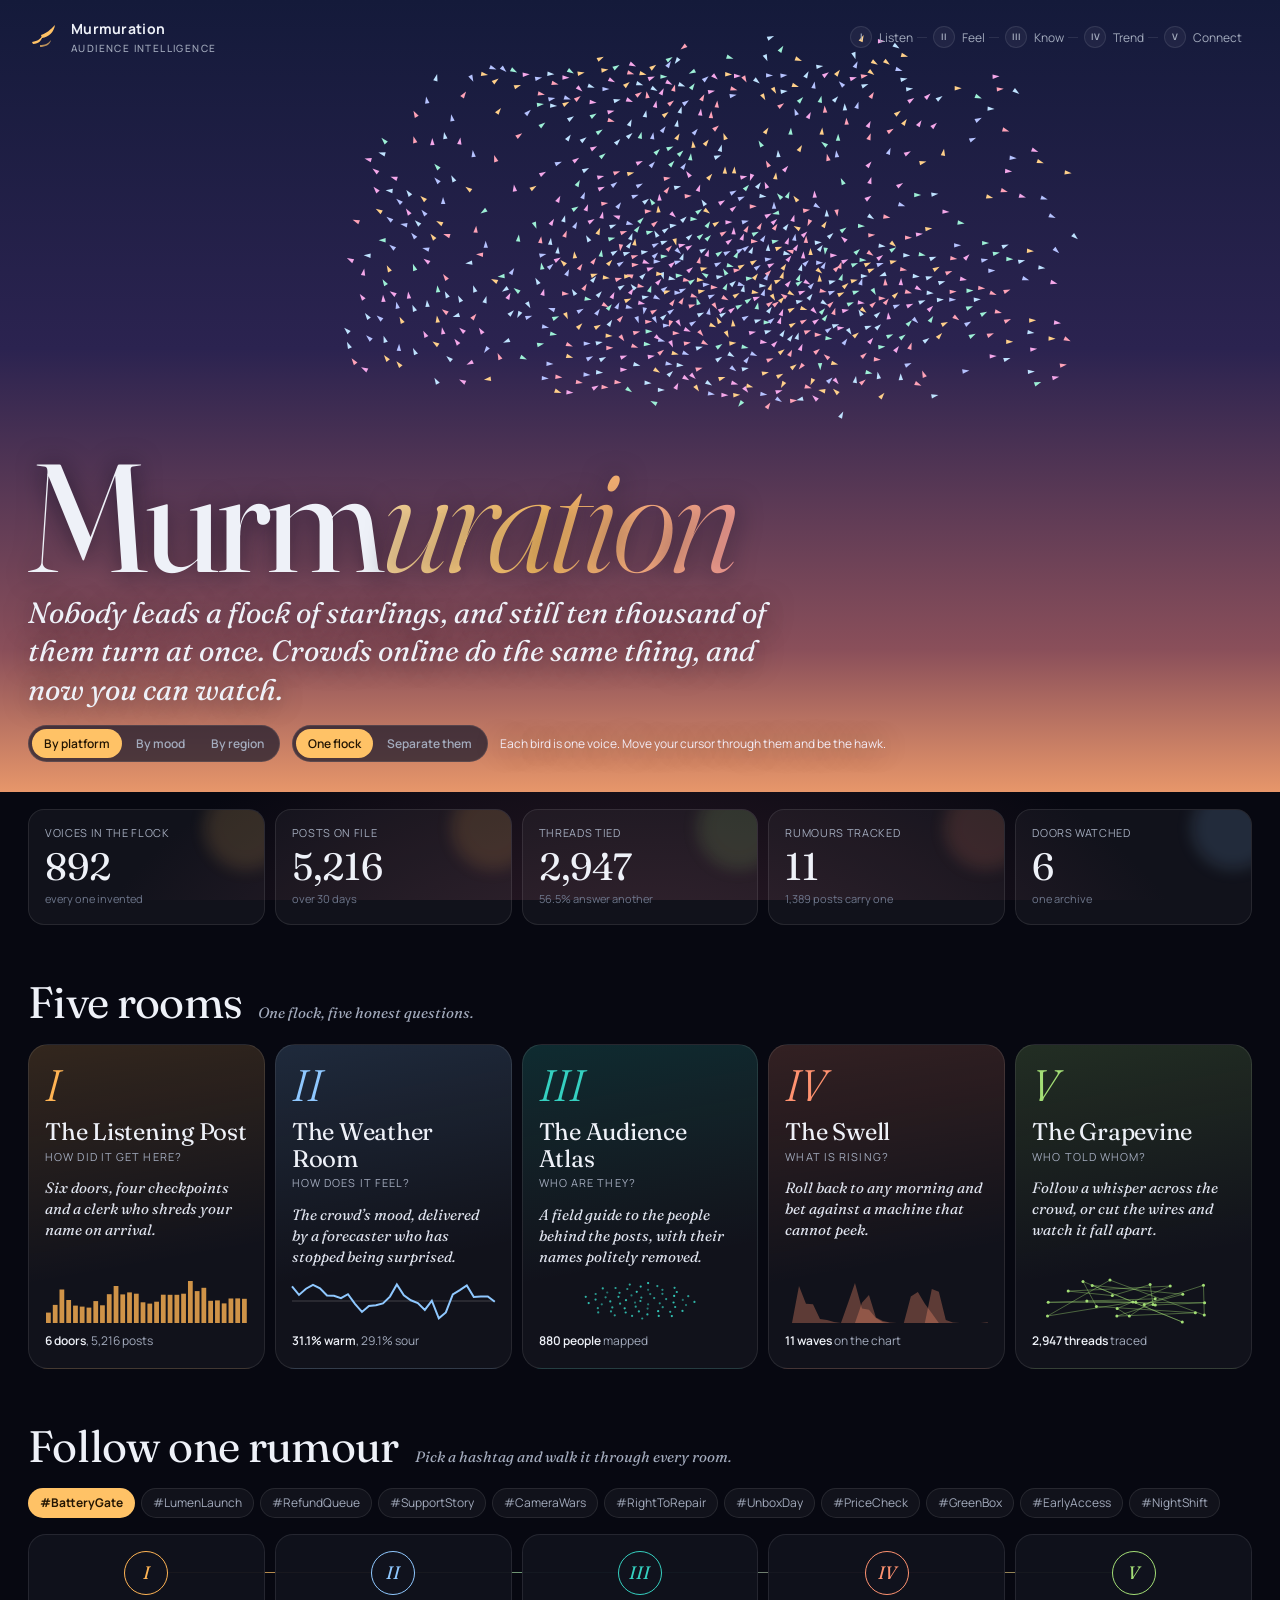
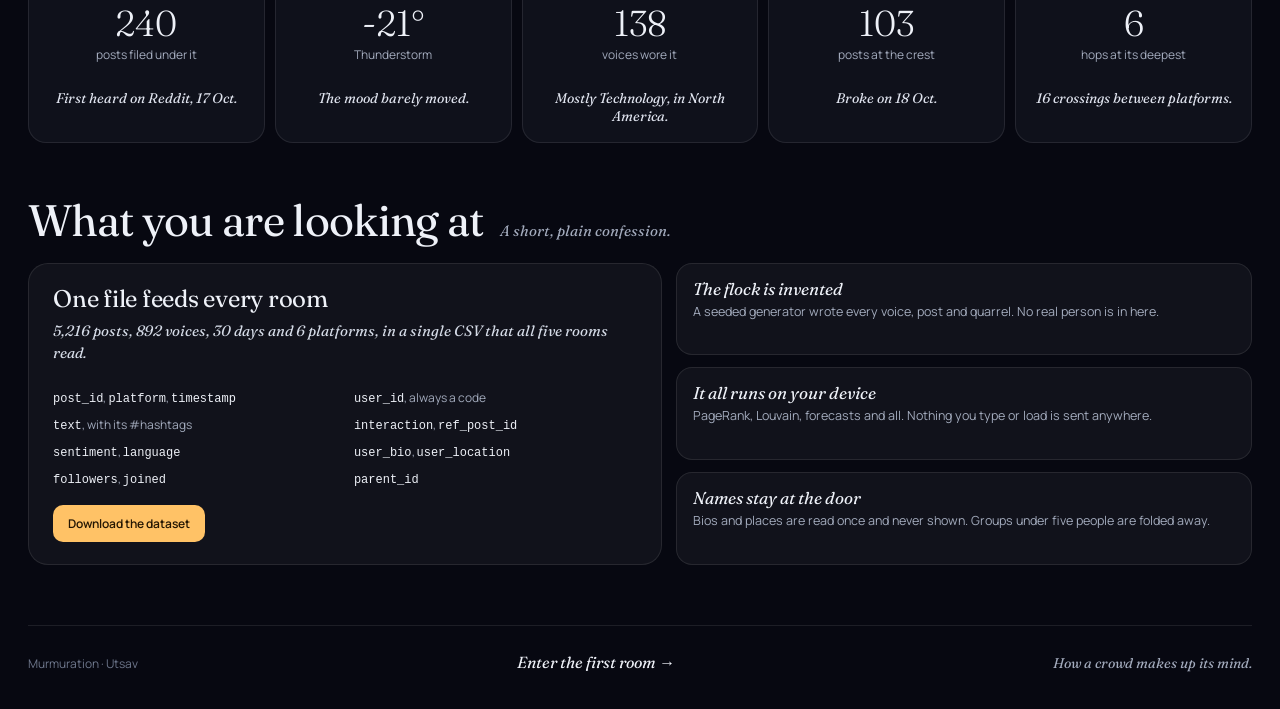
==== index.html @ 06d68813 "Murmuration: how a crowd makes up its mind Five interactive rooms on one synthetic dataset: The List" ====
<!doctype html>
<html lang="en">
<head>
  <meta charset="utf-8">
  <meta name="viewport" content="width=device-width, initial-scale=1">
  <meta name="description" content="Murmuration: how a crowd makes up its mind. Five interactive rooms on who is talking, how they feel, what is rising and how word travels.">
  <meta name="color-scheme" content="dark">
  <title>Murmuration</title>
  <link rel="icon" href="favicon.svg">
  <link rel="preconnect" href="https://fonts.googleapis.com"><link rel="preconnect" href="https://fonts.gstatic.com" crossorigin>
  <link href="https://fonts.googleapis.com/css2?family=Fraunces:ital,opsz,wght@0,9..144,300..700;1,9..144,300..700&family=Manrope:wght@400;500;600;700&display=swap" rel="stylesheet">
  <link rel="stylesheet" href="core/site.css">
  <style>
    /* Dusk over an estuary: the sky everyone looks up at when the starlings arrive. */
    :root{--bg:#070811;--a:#ffc266;--b:#b48cff;--dark-on-a:#241603;--glow1:#32204a;--glow2:#0f2c3b;--glow3:#3d2230}
    .sky-hero{position:relative;height:min(88vh,800px);min-height:560px;background:linear-gradient(180deg,#141a3a 0,#2b2350 44%,#8a4f5a 82%,#e7966a 100%);overflow:hidden}
    #flock{position:absolute;inset:0;width:100%;height:100%;display:block;cursor:crosshair}
    .over{position:absolute;inset:0;display:flex;flex-direction:column;pointer-events:none}
    .over .nav,.over .chips,.over a,.over button{pointer-events:auto}
    .nav .rail-label{display:none}
    .hero-t{margin-top:auto;padding-bottom:30px;text-shadow:0 2px 26px #0a0a1a99}
    .hero-t h1{font-size:clamp(58px,12vw,168px);margin:0 0 8px;line-height:.9}
    .hero-t h1 em{background:linear-gradient(100deg,#ffe0a6,#ffc266 45%,#ff9f9f);-webkit-background-clip:text;background-clip:text;color:transparent}
    .hero-t p{font:italic 400 clamp(19px,2.3vw,30px)/1.3 var(--display);margin:0;max-width:760px}
    .flock-bar{display:flex;gap:12px;align-items:center;flex-wrap:wrap;margin-top:16px;font-size:12px;color:#f3ecf6}
    .ctas{display:flex;gap:8px;flex-wrap:wrap}
    .stats{display:grid;grid-template-columns:repeat(5,minmax(0,1fr));gap:10px;margin-top:-1px;padding-top:18px}
    .stats .kpi strong{font-size:38px}
    .rooms{display:grid;grid-template-columns:repeat(5,minmax(0,1fr));gap:10px}
    .room{display:flex;flex-direction:column;padding:18px 16px;border-radius:20px;border:1px solid var(--line);text-decoration:none;background:linear-gradient(170deg,color-mix(in srgb,var(--c) 18%,transparent),var(--glass) 66%);transition:transform .25s,border-color .25s;min-height:300px}
    .room:hover{transform:translateY(-5px);border-color:var(--c)}
    .room .n{font:italic 300 44px/1 var(--display);color:var(--c)}
    .room h3{margin:12px 0 2px}
    .room .q{font-size:11px;letter-spacing:.1em;text-transform:uppercase;color:var(--muted)}
    .room p{font:italic 400 15px/1.4 var(--display);color:#dfe3ee;margin:12px 0}
    .room svg{margin-top:auto;display:block;width:100%;height:44px;overflow:visible}
    .room .m{font-size:12px;color:var(--muted);margin-top:8px}.room .m b{color:var(--ink);font-weight:600}
    .trail{display:grid;grid-template-columns:repeat(5,minmax(0,1fr));gap:10px;position:relative;margin-top:16px}
    .trail:before{content:"";position:absolute;left:10%;right:10%;top:38px;height:1px;background:linear-gradient(90deg,#ffb454,#ffd27a,#35d0c0,#ff9270,#a3de76);opacity:.7}
    .stop{position:relative;padding:16px;border-radius:18px;background:#10121df2;border:1px solid var(--line);text-decoration:none;display:block;transition:border-color .2s}
    .stop:hover{border-color:var(--c)}
    .stop .k{display:grid;place-items:center;width:44px;height:44px;border-radius:50%;background:#10121d;border:1px solid var(--c);color:var(--c);font:italic 18px var(--display);margin:0 auto 10px}
    .stop .v{font:300 36px/1 var(--display);text-align:center;font-variant-numeric:tabular-nums}
    .stop .l{font-size:12px;color:var(--muted);text-align:center;margin:4px 0 8px;min-height:36px}
    .stop .s{font:italic 14px/1.35 var(--display);color:#dfe3ee;text-align:center}
    .glance{display:grid;grid-template-columns:1.1fr 1fr;gap:14px;align-items:stretch}
    .cols{display:grid;grid-template-columns:repeat(2,minmax(0,1fr));gap:6px 18px;font-size:12px;color:var(--muted);margin:10px 0 14px}
    .cols code{color:var(--ink);font-size:12px}
    @media(max-width:1080px){.glance{grid-template-columns:1fr}.stats .kpi strong{font-size:30px}}
    @media(max-width:860px){.rooms,.stats,.trail{grid-template-columns:repeat(2,minmax(0,1fr))}.rooms>:last-child,.stats>:last-child,.trail>:last-child{grid-column:1/-1}.trail:before{display:none}.room{min-height:0}}
    @media(max-width:620px){.rooms,.trail{grid-template-columns:1fr}.rail .step span{display:none}}
  </style>
</head>
<body>
  <section class="sky-hero" aria-labelledby="title">
    <canvas id="flock" role="img" aria-label="A flock of starlings, one bird for each anonymous voice in the data, wheeling across a dusk sky."></canvas>
    <div class="over"><div class="shell" style="display:flex;flex-direction:column;height:100%;width:100%">
      <header class="nav">
        <div class="brand"><svg viewBox="0 0 32 32" aria-hidden="true"><g fill="#ffc266"><path d="M4 21c6-1 8-3 11-7-1 5-4 9-10 9z"/><path d="M13 14c6-2 9-5 14-10-1 7-6 12-13 13z"/><path d="M12 24c5 0 8-1 11-5-1 5-6 7-11 7z" opacity=".7"/></g></svg><div>Murmuration<small>Audience intelligence</small></div></div>
        <div id="rail"></div>
      </header>
      <div class="hero-t">
        <h1 id="title">Murm<em>uration</em></h1>
        <p>Nobody leads a flock of starlings, and still ten thousand of them turn at once. Crowds online do the same thing, and now you can watch.</p>
        <div class="flock-bar"><div class="tabs" id="flock-by" style="background:#14162ab3"><button type="button" data-v="platform" aria-pressed="true">By platform</button><button type="button" data-v="mood" aria-pressed="false">By mood</button><button type="button" data-v="region" aria-pressed="false">By region</button></div><div class="tabs" id="flock-mode" style="background:#14162ab3"><button type="button" data-v="one" aria-pressed="true">One flock</button><button type="button" data-v="split" aria-pressed="false">Separate them</button></div><span id="flock-note">Each bird is one voice. Move your cursor through them and be the hawk.</span></div>
      </div>
    </div></div>
  </section>

  <main class="shell" style="padding-top:0">
    <section class="stats" aria-label="The flock in numbers" id="stats"></section>

    <div class="section-head"><h2>Five rooms</h2><p>One flock, five honest questions.</p></div>
    <section class="rooms" id="rooms" aria-label="The five chapters"></section>

    <div class="section-head"><h2>Follow one rumour</h2><p>Pick a hashtag and walk it through every room.</p></div>
    <div class="chips" id="trail-tags" role="group" aria-label="Pick a trend"></div>
    <section class="trail" id="trail" aria-label="One trend across five chapters"></section>

    <div class="section-head"><h2>What you are looking at</h2><p>A short, plain confession.</p></div>
    <section class="glance">
      <div class="glass plate">
        <h3>One file feeds every room</h3>
        <p class="cap" id="data-line"></p>
        <div class="cols"><span><code>post_id</code>, <code>platform</code>, <code>timestamp</code></span><span><code>user_id</code>, always a code</span><span><code>text</code>, with its #hashtags</span><span><code>interaction</code>, <code>ref_post_id</code></span><span><code>sentiment</code>, <code>language</code></span><span><code>user_bio</code>, <code>user_location</code></span><span><code>followers</code>, <code>joined</code></span><span><code>parent_id</code></span></div>
        <div class="ctas" style="margin-top:auto"><a class="btn go" href="data/audience_sample.csv" download="audience_sample.csv">Download the dataset</a></div>
      </div>
      <div class="caveats" style="grid-template-columns:1fr;margin:0">
        <div class="caveat"><b>The flock is invented</b>A seeded generator wrote every voice, post and quarrel. No real person is in here.</div>
        <div class="caveat"><b>It all runs on your device</b>PageRank, Louvain, forecasts and all. Nothing you type or load is sent anywhere.</div>
        <div class="caveat"><b>Names stay at the door</b>Bios and places are read once and never shown. Groups under five people are folded away.</div>
      </div>
    </section>
    <footer><span>Murmuration &middot; Utsav</span><a class="nx" href="listen/index.html">Enter the first room &rarr;</a><em>How a crowd makes up its mind.</em></footer>
  </main>
  <script src="core/profiler.js"></script>
  <script src="core/kit.js"></script>
  <script src="data/audience_sample.js"></script>
  <script src="core/home.js"></script>
</body>
</html>
---- core/site.css ----
/* Murmuration: the shared structure of every chapter. Each page only sets its own colours. */
:root{color-scheme:dark;--bg:#07090f;--ink:#eef1f8;--muted:#a3abbd;--faint:#6e778c;--line:rgba(255,255,255,.09);--glass:rgba(255,255,255,.045);--glass2:rgba(255,255,255,.08);--a:#ffc266;--b:#78c8ff;--dark-on-a:#231602;--glow1:#2a2030;--glow2:#142a30;--glow3:#2a1b2a;--display:"Fraunces","Iowan Old Style","Palatino Linotype",Palatino,Georgia,serif;--sans:"Manrope",Inter,ui-sans-serif,system-ui,-apple-system,"Segoe UI",Roboto,sans-serif}
*{box-sizing:border-box}[hidden]{display:none!important}
html{scroll-behavior:smooth}
body{margin:0;background:var(--bg);color:var(--ink);font:14px/1.6 var(--sans);-webkit-font-smoothing:antialiased;overflow-x:hidden}
body:before{content:"";position:fixed;inset:0;z-index:-2;background:radial-gradient(1100px 700px at 82% -12%,var(--glow1) 0,transparent 60%),radial-gradient(900px 640px at -8% 26%,var(--glow2) 0,transparent 56%),radial-gradient(1000px 700px at 50% 122%,var(--glow3) 0,transparent 60%),var(--bg)}
a{color:inherit}
.shell{max-width:1320px;margin:auto;padding:0 28px}
button,select,input,textarea{font:inherit;color:inherit}button{cursor:pointer}
:focus-visible{outline:2px solid var(--a);outline-offset:2px;border-radius:8px}
.sr{position:absolute;width:1px;height:1px;overflow:hidden;clip:rect(0,0,0,0)}
.nav{display:flex;align-items:center;justify-content:space-between;gap:16px;padding:18px 0 6px;flex-wrap:wrap}
.brand{display:flex;align-items:center;gap:11px;font-weight:700;letter-spacing:.02em}
.brand svg{width:32px;height:32px}
.brand small{display:block;font-weight:500;color:var(--muted);letter-spacing:.14em;font-size:10px;text-transform:uppercase}
.rail{display:flex;align-items:center;font-size:12px}
.rail-label{color:var(--faint);letter-spacing:.14em;text-transform:uppercase;font-size:10px;margin-right:14px;text-decoration:none}
.rail-label:hover{color:var(--ink)}
.step{display:flex;align-items:center;gap:7px;color:var(--muted);text-decoration:none;padding:5px 10px;border-radius:99px;position:relative}
.step b{display:grid;place-items:center;width:22px;height:22px;border-radius:50%;border:1px solid var(--line);font-size:9px;background:var(--glass)}
.step+.step:before{content:"";position:absolute;left:-6px;top:50%;width:10px;height:1px;background:var(--line)}
a.step:hover{color:var(--ink);background:var(--glass)}
.step.on{color:var(--dark-on-a);background:var(--a);font-weight:700}
.step.on b{background:var(--dark-on-a);color:var(--a);border-color:transparent}
.back{color:var(--muted);text-decoration:none;font-size:12px}.back:hover{color:var(--ink)}
.hero{display:grid;grid-template-columns:1.2fr 1fr;gap:28px;align-items:end;padding:30px 0 20px}
.eyebrow{display:inline-flex;align-items:center;gap:9px;text-transform:uppercase;letter-spacing:.16em;font-size:11px;color:var(--a);font-weight:700}
.live{width:7px;height:7px;border-radius:50%;background:var(--a);animation:pulse 2.2s infinite}
@keyframes pulse{0%{box-shadow:0 0 0 0 var(--a)}70%{box-shadow:0 0 0 9px transparent}100%{box-shadow:0 0 0 0 transparent}}
h1{font:400 clamp(50px,7.6vw,98px)/.94 var(--display);letter-spacing:-.03em;margin:12px 0 16px}
h1 em{font-style:italic;font-weight:300;background:linear-gradient(100deg,var(--a),var(--b));-webkit-background-clip:text;background-clip:text;color:transparent;padding-right:.08em}
.lede{color:var(--muted);max-width:560px;margin:0;font-size:15px;line-height:1.65}
.kpis{display:grid;grid-template-columns:repeat(2,1fr);gap:10px}
.kpi{padding:14px 16px;border-radius:16px;background:var(--glass);border:1px solid var(--line);position:relative;overflow:hidden}
.kpi:before{content:"";position:absolute;right:-24px;top:-24px;width:84px;height:84px;border-radius:50%;background:var(--c,var(--a));opacity:.14;filter:blur(8px)}
.kpi span{display:block;color:var(--muted);font-size:11px;letter-spacing:.06em;text-transform:uppercase}
.kpi strong{display:block;font:400 34px/1.1 var(--display);margin:4px 0 0;font-variant-numeric:tabular-nums}
.kpi small{color:var(--faint);font-size:11px}
.stage{border-radius:26px;border:1px solid var(--line);background:#0c0e16;box-shadow:0 30px 90px #0000007a;overflow:hidden}
.sky{position:relative;height:clamp(440px,62vh,640px);overflow:hidden}
.sky canvas{position:absolute;inset:0;width:100%;height:100%;display:block}
.toolbar{padding:14px 16px 16px;background:var(--glass2);display:grid;gap:12px;border-top:1px solid var(--line)}
.row-t{display:flex;gap:12px;align-items:center;flex-wrap:wrap}
.timebar{display:grid;grid-template-columns:auto 1fr auto;gap:12px;align-items:center}
.play{width:36px;height:36px;border-radius:50%;border:1px solid var(--a);background:transparent;display:grid;place-items:center}
.play:hover{background:var(--glass2)}.play svg{width:14px;height:14px;fill:var(--a)}
.scrub{position:relative;height:36px}
.scrub svg{position:absolute;inset:3px 0 7px;width:100%;height:calc(100% - 10px);overflow:visible}
.scrub input[type=range]{-webkit-appearance:none;appearance:none;position:absolute;inset:0;width:100%;height:100%;margin:0;background:transparent}
.scrub input::-webkit-slider-runnable-track{height:36px;background:transparent}
.scrub input::-moz-range-track{height:36px;background:transparent}
.scrub input::-webkit-slider-thumb{-webkit-appearance:none;width:4px;height:36px;border-radius:2px;background:var(--a);box-shadow:0 0 14px 3px var(--a)}
.scrub input::-moz-range-thumb{width:4px;height:36px;border:0;border-radius:2px;background:var(--a);box-shadow:0 0 14px 3px var(--a)}
.read{font-variant-numeric:tabular-nums;font-size:12px;color:var(--muted);min-width:180px;text-align:right}
.read b{color:var(--ink);font-weight:600}
.hint{font:italic 14px var(--display);color:#cfd5e2}
.chips{display:flex;flex-wrap:wrap;gap:6px}
.tagc{border:1px solid var(--line);background:var(--glass);border-radius:99px;padding:4px 11px;font-size:12px;color:var(--muted)}
.tagc:hover{color:var(--ink);background:var(--glass2)}
.tagc[aria-pressed=true]{color:var(--dark-on-a);background:var(--a);border-color:transparent;font-weight:700}
.tabs{display:inline-flex;gap:2px;padding:3px;border-radius:99px;background:var(--glass);border:1px solid var(--line);flex-wrap:wrap}
.tabs button{border:0;background:transparent;color:var(--muted);padding:5px 12px;border-radius:99px;font-size:12px;font-weight:600}
.tabs button:hover{color:var(--ink)}
.tabs button[aria-pressed=true]{background:var(--a);color:var(--dark-on-a)}
.opts{display:flex;gap:10px;flex-wrap:wrap;align-items:center;margin-bottom:14px}
main{padding:10px 0 60px}
.strip{display:flex;align-items:center;justify-content:space-between;gap:14px;flex-wrap:wrap;margin:18px 0 12px;padding:14px 18px;border-radius:16px;background:var(--glass);border:1px solid var(--line)}
.strip strong{display:block;font-size:13px}.strip small{color:var(--muted);font-size:12px}
.btn{display:inline-block;border:1px solid var(--line);background:var(--glass);color:var(--ink);border-radius:10px;padding:8px 14px;font-weight:600;font-size:12px;text-decoration:none}
.btn:hover{background:var(--glass2)}
.btn.go{background:var(--a);color:var(--dark-on-a);border-color:transparent}
.banner{margin:10px 0;padding:11px 15px;border-radius:12px;font-size:12px;display:flex;gap:10px;align-items:flex-start;border:1px solid #ffc26633;background:#ffc26610;color:#f6dfb0}
.banner b{white-space:nowrap}
h2{font:400 clamp(30px,3.6vw,44px)/1.08 var(--display);margin:0;letter-spacing:-.015em}
h3{font:400 24px/1.1 var(--display);margin:0;letter-spacing:-.01em}
.section-head{margin:54px 0 18px;display:flex;align-items:baseline;gap:16px;flex-wrap:wrap}
.section-head p{margin:0;color:var(--muted);font:italic 15px var(--display)}
.glass{background:var(--glass);border:1px solid var(--line);border-radius:20px}
.notes{display:grid;grid-template-columns:repeat(4,minmax(0,1fr));gap:12px}
.note{position:relative;padding:18px;border-radius:20px;border:1px solid var(--line);background:linear-gradient(160deg,color-mix(in srgb,var(--c) 13%,transparent),var(--glass) 62%);overflow:hidden}
.note svg.waffle{position:absolute;right:14px;top:14px;width:48px;height:48px}
.note .kick{font-size:10px;letter-spacing:.16em;text-transform:uppercase;color:var(--c);font-weight:700}
.note .fig{font:300 56px/1 var(--display);margin:10px 0 4px;letter-spacing:-.03em;font-variant-numeric:tabular-nums}
.note .fig small{font:400 20px var(--display);color:var(--muted);margin-left:3px}
.note .head{font:italic 400 17px/1.3 var(--display);color:#e9edf6;max-width:22ch}
.note p{margin:10px 0 0;color:var(--muted);font-size:12.5px;line-height:1.55}
.plates{display:grid;grid-template-columns:1fr 1fr;gap:14px}
.plate{padding:22px 24px;min-width:0;display:flex;flex-direction:column}
.plate.wide{grid-column:1/-1}
.plate-head{display:flex;justify-content:space-between;align-items:flex-start;gap:10px}
.plate-no{display:block;font-size:10px;letter-spacing:.2em;text-transform:uppercase;color:var(--faint);margin-bottom:6px}
.tag{border:1px solid var(--line);color:var(--muted);padding:3px 10px;border-radius:99px;font-size:10px;font-weight:700;white-space:nowrap;letter-spacing:.06em;text-transform:uppercase}
.cap{font:italic 400 15px/1.45 var(--display);color:#d5dbe7;margin:8px 0 14px;max-width:62ch}
.how{margin-top:auto;padding-top:14px;font-size:12px;color:var(--muted)}
.how summary{cursor:pointer;color:var(--faint);letter-spacing:.06em;font-size:11px;text-transform:uppercase;list-style:none;display:inline-flex;gap:8px;align-items:center}
.how summary::-webkit-details-marker{display:none}
.how summary:before{content:"+";display:grid;place-items:center;width:16px;height:16px;border-radius:50%;border:1px solid var(--line);font-size:12px;line-height:1}
.how[open] summary:before{content:"\2212"}
.how p{margin:8px 0 0;max-width:68ch}
svg.viz{width:100%;height:auto;display:block;overflow:visible}
svg text{font-family:var(--sans)}
.t{fill:var(--muted);font-size:12px}.t.b{fill:var(--ink);font-weight:600}.t.f{fill:var(--faint);font-size:11px}.t.d{font-family:var(--display);font-style:italic;fill:var(--ink)}
.scrollx{overflow-x:auto}.scrollx>*{min-width:640px}
.trow{display:grid;grid-template-columns:minmax(100px,170px) 1fr 74px;gap:12px;align-items:center;font-size:12px;margin-bottom:9px}
.trow .name{color:#dbe0ec}.trow .v{text-align:right;color:var(--muted);font-variant-numeric:tabular-nums;font-size:11px}
.sbar{display:flex;height:14px;border-radius:6px;overflow:hidden;background:#ffffff0d}.sbar i{display:block;height:100%}
.lgd{display:flex;gap:12px;flex-wrap:wrap;font-size:11px;color:var(--muted);margin:0 0 12px}.lgd span{display:inline-flex;gap:6px;align-items:center}.lgd i{width:9px;height:9px;border-radius:3px;display:inline-block}
.statchips{display:flex;gap:18px;flex-wrap:wrap;margin:10px 0 2px;font-size:11px;color:var(--faint);text-transform:uppercase;letter-spacing:.06em}
.statchips b{display:block;font:300 24px var(--display);color:var(--ink);text-transform:none;letter-spacing:0}
.pipeline{display:grid;grid-template-columns:repeat(4,minmax(0,1fr));gap:12px}
.stepc{padding:18px;border-radius:18px;border:1px solid var(--line);background:var(--glass)}
.stepc .n{display:grid;place-items:center;width:30px;height:30px;border-radius:50%;border:1px solid var(--a);color:var(--a);font:500 15px var(--display);margin-bottom:12px}
.stepc h3{font-size:20px;margin-bottom:6px}
.stepc p{margin:0;color:var(--muted);font-size:12.5px;line-height:1.55}
.never{display:flex;flex-wrap:wrap;gap:8px;align-items:center;margin-top:16px;font-size:12px;color:var(--muted)}
.never .lab{font:italic 15px var(--display);color:#d5dbe7;margin-right:6px}
.never span.x{padding:4px 12px;border-radius:99px;border:1px dashed #ffffff26;text-decoration:line-through;text-decoration-color:#ff7f9e;text-decoration-thickness:1.5px;color:#bcc3d2}
.caveats{display:grid;grid-template-columns:repeat(3,minmax(0,1fr));gap:12px;margin-top:14px}
.caveat{padding:14px 16px;border-radius:16px;border:1px solid var(--line);background:var(--glass);font-size:12.5px;color:var(--muted)}
.caveat b{display:block;font:italic 400 17px var(--display);color:var(--ink);margin-bottom:3px}
footer{margin-top:60px;padding:26px 0 40px;color:var(--faint);font-size:12px;border-top:1px solid var(--line);display:flex;justify-content:space-between;gap:12px;flex-wrap:wrap;align-items:baseline}
footer em{font:italic 14px var(--display);color:var(--muted)}
footer a.nx{font:italic 16px var(--display);color:var(--ink);text-decoration:none}
.empty{padding:30px 8px;text-align:center;color:var(--faint);font-size:12px}
textarea.box{width:100%;min-height:92px;background:#0c0e16;border:1px solid var(--line);border-radius:14px;padding:14px;font:italic 18px/1.4 var(--display);resize:vertical}
@media(max-width:1080px){.hero{grid-template-columns:1fr}.rail-label{display:none}.pipeline{grid-template-columns:repeat(2,minmax(0,1fr))}.notes{grid-template-columns:repeat(2,minmax(0,1fr))}}
@media(max-width:860px){.plates{grid-template-columns:1fr}.shell{padding:0 16px}.caveats{grid-template-columns:1fr}.read{min-width:0}}
@media(max-width:560px){.notes{grid-template-columns:1fr}.step span{display:none}.pipeline{grid-template-columns:1fr}.timebar{grid-template-columns:auto 1fr}.read{grid-column:1/-1;text-align:left}.sky{height:420px}.plate{padding:18px 16px}.trow{grid-template-columns:1fr 66px}.trow .name{grid-column:1/-1}.note .fig{font-size:50px}}
@media(prefers-reduced-motion:reduce){*{animation:none!important;transition:none!important}}
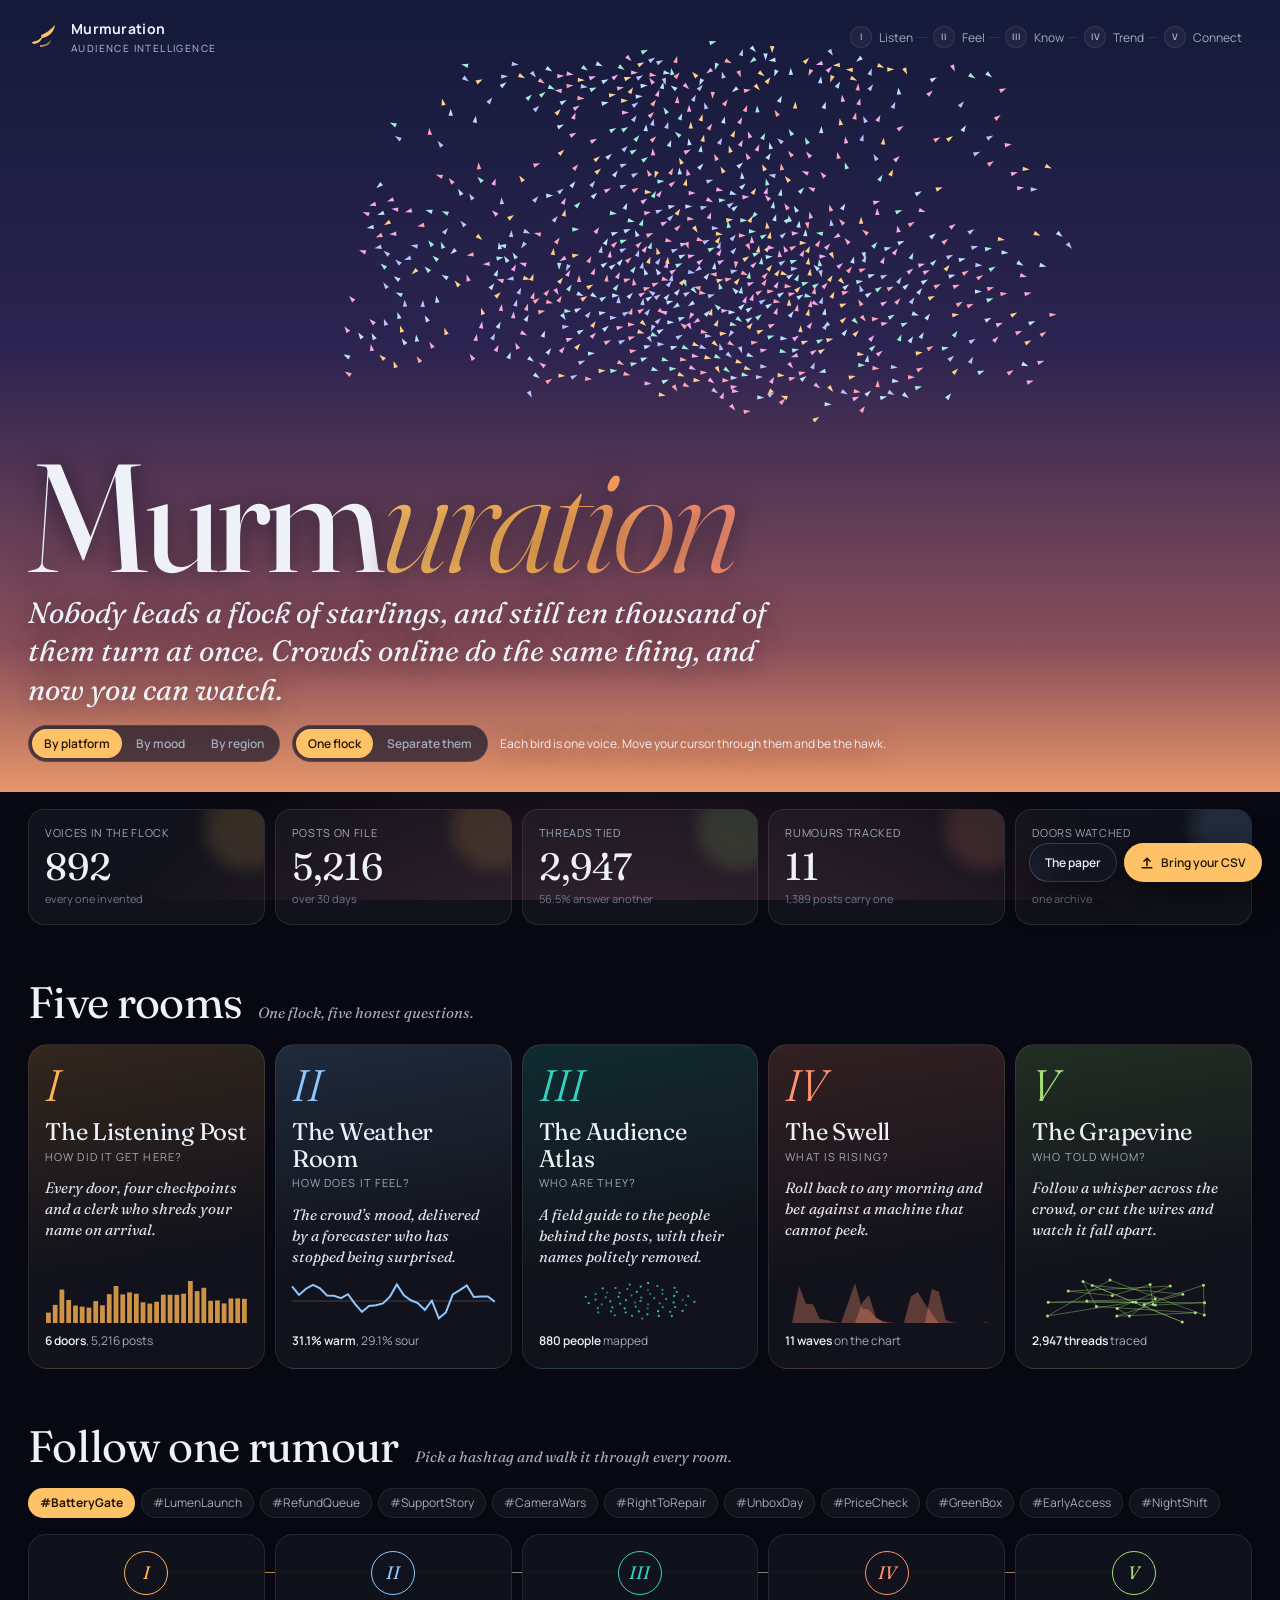
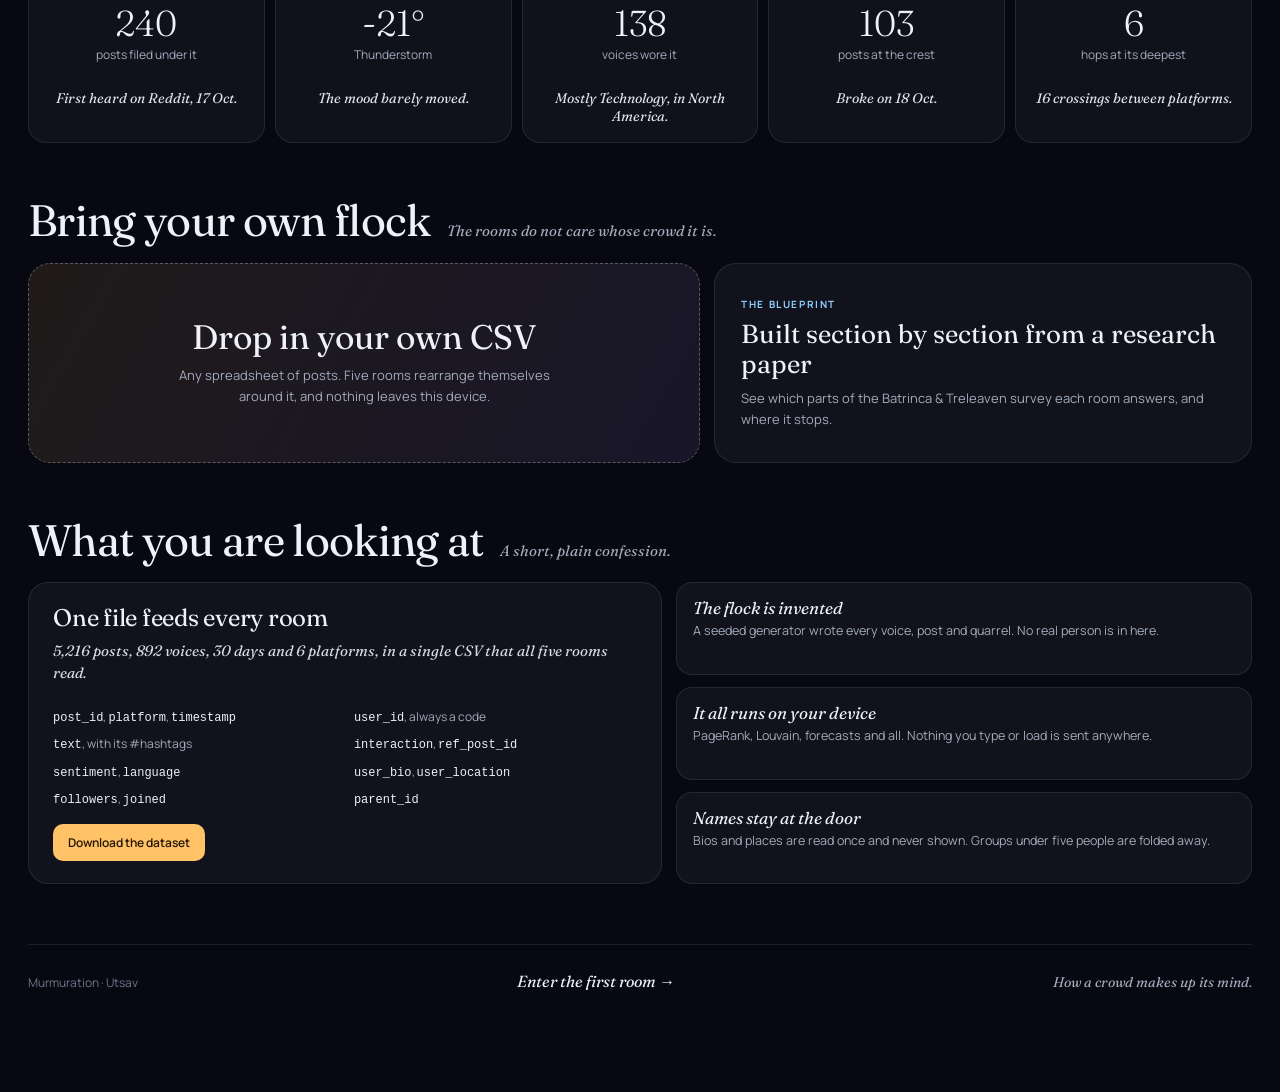
==== commit ad6e59e6: "Bring your own CSV, click-through charts and the research blueprint Every page now accepts an upload" ====
--- a/index.html
+++ b/index.html
@@ -20,7 +20,11 @@
     .nav .rail-label{display:none}
     .hero-t{margin-top:auto;padding-bottom:30px;text-shadow:0 2px 26px #0a0a1a99}
     .hero-t h1{font-size:clamp(58px,12vw,168px);margin:0 0 8px;line-height:.9}
-    .hero-t h1 em{background:linear-gradient(100deg,#ffe0a6,#ffc266 45%,#ff9f9f);-webkit-background-clip:text;background-clip:text;color:transparent}
+    /* The five room colours, carried through the word on a slow loop. */
+    .hero-t h1 em{background:linear-gradient(90deg,#ffc266,#ffb454,#ff9270,#ff9f9f,#b48cff,#8fc8ff,#35d0c0,#a3de76,#ffe0a6,#ffc266);background-size:400% 100%;-webkit-background-clip:text;background-clip:text;color:transparent;animation:drift 12s linear infinite}
+    @keyframes drift{to{background-position:-133.333% 0}}
+    .byo{display:grid;grid-template-columns:1.25fr 1fr;gap:14px}.byo-drop{display:flex;flex-direction:column;justify-content:center;align-items:center;text-align:center;min-height:200px;padding:30px 24px;border-radius:22px;border:1.5px dashed rgba(255,255,255,.28);background:linear-gradient(120deg,#ffc2661a,#b48cff1a);color:var(--ink);cursor:pointer;transition:border-color .2s,transform .2s}.byo-drop:hover{border-color:var(--a);transform:translateY(-3px)}.byo-drop b{font:400 34px/1.1 var(--display);margin:0 0 8px}.byo-drop span{color:var(--muted);font-size:13px;max-width:52ch}.byo-paper{display:flex;flex-direction:column;justify-content:center;padding:24px 26px;border-radius:22px;border:1px solid var(--line);background:var(--glass);text-decoration:none;transition:border-color .2s,transform .2s}.byo-paper:hover{border-color:#8fd0ff;transform:translateY(-3px)}.byo-paper small{font-size:10px;letter-spacing:.16em;text-transform:uppercase;color:#8fd0ff;font-weight:700}.byo-paper b{font:400 26px/1.15 var(--display);margin:8px 0}.byo-paper span{color:var(--muted);font-size:13px}a.kpi{text-decoration:none;display:block;transition:transform .2s,border-color .2s}a.kpi:hover,.kpi[data-drill]:hover{transform:translateY(-3px);border-color:var(--c)}
+    @media(max-width:860px){.byo{grid-template-columns:1fr}}
     .hero-t p{font:italic 400 clamp(19px,2.3vw,30px)/1.3 var(--display);margin:0;max-width:760px}
     .flock-bar{display:flex;gap:12px;align-items:center;flex-wrap:wrap;margin-top:16px;font-size:12px;color:#f3ecf6}
     .ctas{display:flex;gap:8px;flex-wrap:wrap}
@@ -77,6 +81,9 @@
     <div class="chips" id="trail-tags" role="group" aria-label="Pick a trend"></div>
     <section class="trail" id="trail" aria-label="One trend across five chapters"></section>
 
+    <div class="section-head"><h2>Bring your own flock</h2><p>The rooms do not care whose crowd it is.</p></div>
+    <section class="byo"><button type="button" class="byo-drop" data-door="drop"><b>Drop in your own CSV</b><span>Any spreadsheet of posts. Five rooms rearrange themselves around it, and nothing leaves this device.</span></button><a class="byo-paper" href="blueprint/index.html"><small>The blueprint</small><b>Built section by section from a research paper</b><span>See which parts of the Batrinca &amp; Treleaven survey each room answers, and where it stops.</span></a></section>
+
     <div class="section-head"><h2>What you are looking at</h2><p>A short, plain confession.</p></div>
     <section class="glance">
       <div class="glass plate">
@@ -86,7 +93,7 @@
         <div class="ctas" style="margin-top:auto"><a class="btn go" href="data/audience_sample.csv" download="audience_sample.csv">Download the dataset</a></div>
       </div>
       <div class="caveats" style="grid-template-columns:1fr;margin:0">
-        <div class="caveat"><b>The flock is invented</b>A seeded generator wrote every voice, post and quarrel. No real person is in here.</div>
+        <div class="caveat" data-sample="1"><b>The flock is invented</b>A seeded generator wrote every voice, post and quarrel. No real person is in here.</div>
         <div class="caveat"><b>It all runs on your device</b>PageRank, Louvain, forecasts and all. Nothing you type or load is sent anywhere.</div>
         <div class="caveat"><b>Names stay at the door</b>Bios and places are read once and never shown. Groups under five people are folded away.</div>
       </div>
@@ -96,6 +103,8 @@
   <script src="core/profiler.js"></script>
   <script src="core/kit.js"></script>
   <script src="data/audience_sample.js"></script>
+  <script src="core/door.js"></script>
+  <script src="core/loupe.js"></script>
   <script src="core/home.js"></script>
 </body>
 </html>
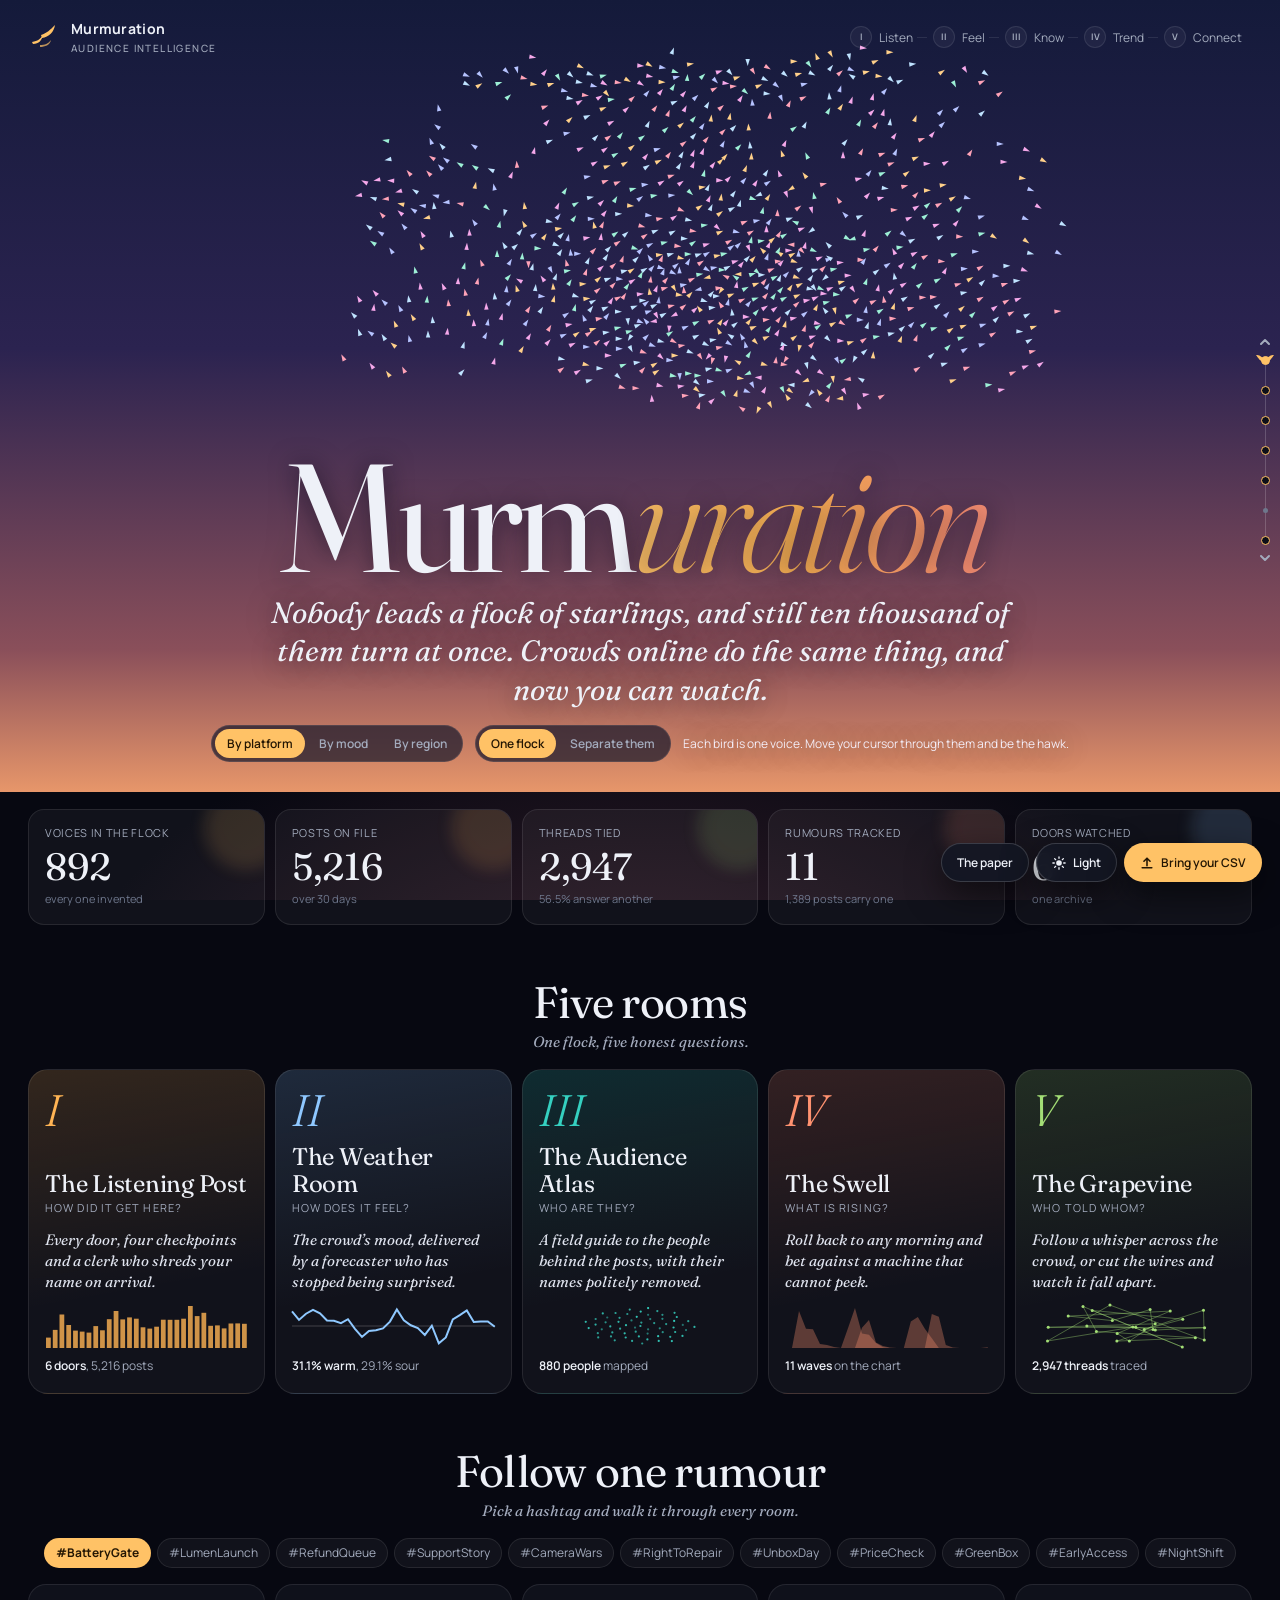
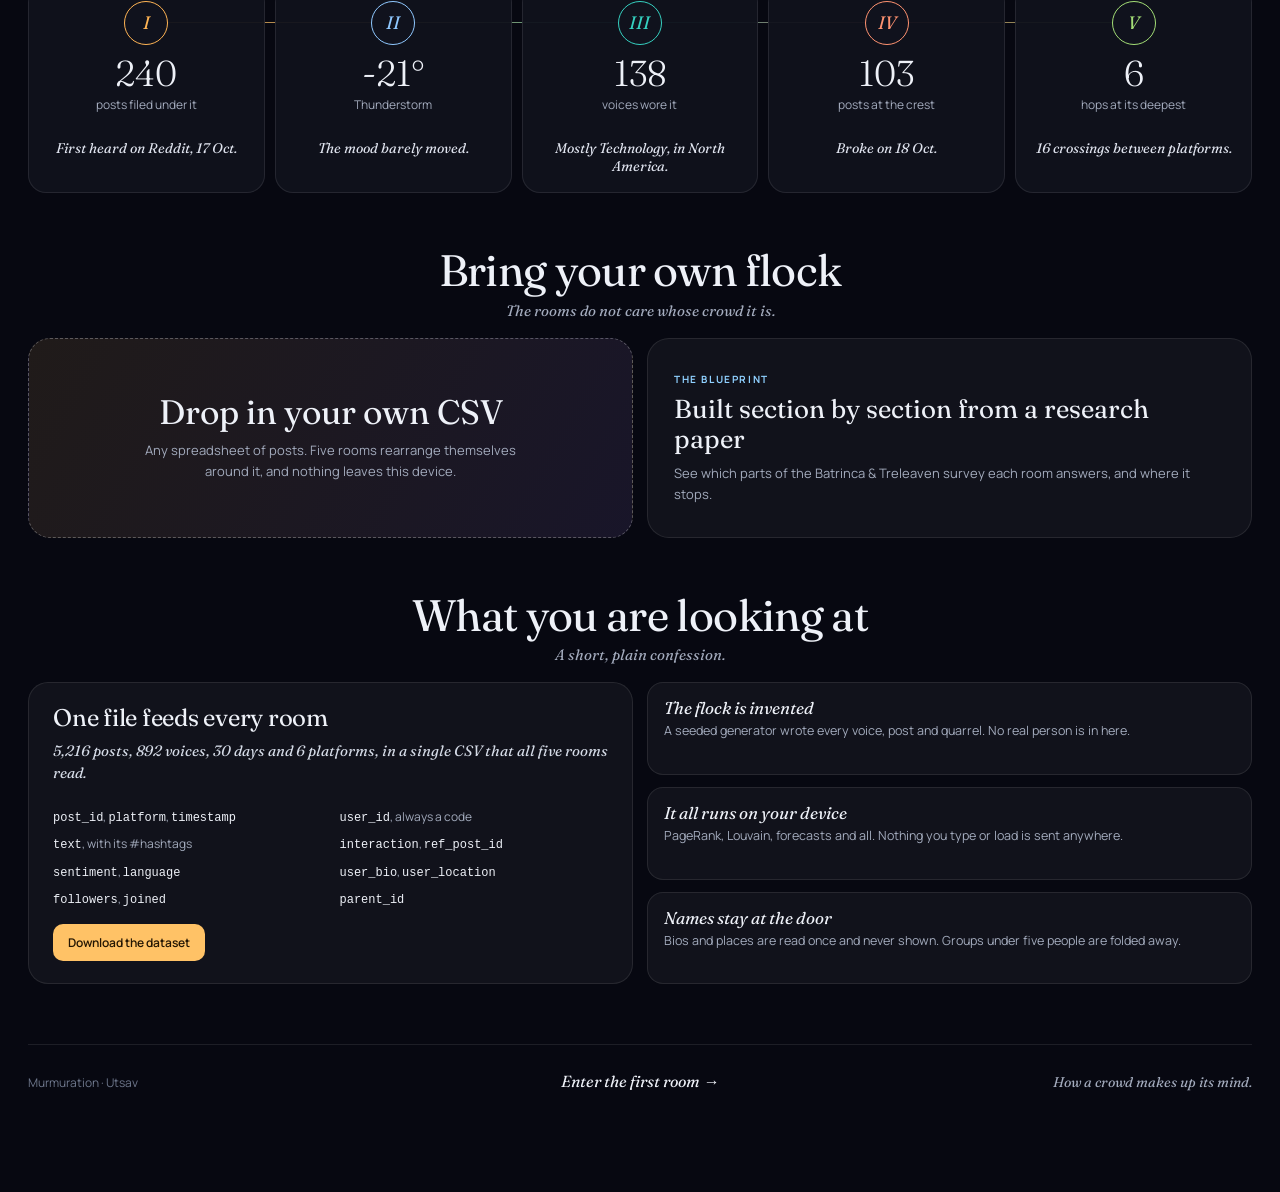
==== commit ca3f174a: "Light theme, flight path between sections, one set of proportions A solid, gradient-free light theme" ====
--- a/index.html
+++ b/index.html
@@ -2,6 +2,7 @@
 <html lang="en">
 <head>
   <meta charset="utf-8">
+  <script src="core/theme.js"></script>
   <meta name="viewport" content="width=device-width, initial-scale=1">
   <meta name="description" content="Murmuration: how a crowd makes up its mind. Five interactive rooms on who is talking, how they feel, what is rising and how word travels.">
   <meta name="color-scheme" content="dark">
@@ -54,6 +55,7 @@
     @media(max-width:860px){.rooms,.stats,.trail{grid-template-columns:repeat(2,minmax(0,1fr))}.rooms>:last-child,.stats>:last-child,.trail>:last-child{grid-column:1/-1}.trail:before{display:none}.room{min-height:0}}
     @media(max-width:620px){.rooms,.trail{grid-template-columns:1fr}.rail .step span{display:none}}
   </style>
+  <link rel="stylesheet" href="core/balance.css">
 </head>
 <body>
   <section class="sky-hero" aria-labelledby="title">
@@ -106,5 +108,6 @@
   <script src="core/door.js"></script>
   <script src="core/loupe.js"></script>
   <script src="core/home.js"></script>
+  <script src="core/flight.js"></script>
 </body>
 </html>
--- a/core/balance.css
+++ b/core/balance.css
@@ -0,0 +1,41 @@
+/* Murmuration: the balance sheet. One page width, one centre line, equal halves. Layout only, no colour.
+   Loaded after each page's own styles so every room keeps to the same proportions. */
+.shell{max-width:1320px}
+
+/* Section titles sit on the centre line, and whatever belongs to them follows. */
+.section-head{flex-direction:column;align-items:center;justify-content:center;text-align:center;gap:6px}
+.section-head+.chips,.never,.lp-paper{justify-content:center}
+.section-head+.tabs,#metric-tabs,.gate{display:flex;width:fit-content;margin-left:auto;margin-right:auto}
+
+/* The landing page and the Blueprint are single columns, so they centre. */
+.hero-t{text-align:center}
+.hero-t .lede,.hero-t p{margin-left:auto;margin-right:auto}
+.hero-t .flock-bar{justify-content:center}
+.hero[style]{text-align:center}
+.hero[style] .lede,.hero[style] .cite{margin-left:auto;margin-right:auto}
+
+/* Every room's opening is two equal halves. */
+@media(min-width:1081px){
+  .hero:not([style]){grid-template-columns:repeat(2,minmax(0,1fr));align-items:stretch}
+  .hero:not([style])>:first-child{display:flex;flex-direction:column;justify-content:center;align-items:flex-start}
+  .hero:not([style])>.kpis{grid-auto-rows:1fr}
+  .glance{grid-template-columns:repeat(2,minmax(0,1fr))}
+  .room h3{min-height:2.2em;display:flex;align-items:flex-end}
+}
+@media(min-width:861px){.byo{grid-template-columns:repeat(2,minmax(0,1fr))}}
+
+/* The footer's middle item is truly in the middle. */
+footer{display:grid;grid-template-columns:minmax(0,1fr) auto minmax(0,1fr);align-items:baseline}
+footer>:nth-child(2){text-align:center}
+footer>:last-child{text-align:right}
+@media(max-width:720px){footer{grid-template-columns:1fr;text-align:center}footer>:last-child{text-align:center}}
+
+/* Grids whose count depends on the data: a short last row is centred, never left hanging. */
+.cards,#grid{display:flex;flex-wrap:wrap;justify-content:center}
+.cards{gap:10px}#grid{gap:12px}
+.cards>*{flex:0 0 calc((100% - 30px)/4);min-width:0}
+#grid>*{flex:0 0 calc((100% - 24px)/3);min-width:0}
+@media(max-width:1080px){.cards>*{flex-basis:calc((100% - 10px)/2)}}
+@media(max-width:1000px){#grid>*{flex-basis:calc((100% - 12px)/2)}}
+@media(max-width:620px){#grid>*{flex-basis:100%}}
+@media(max-width:560px){.cards>*{flex-basis:100%}}
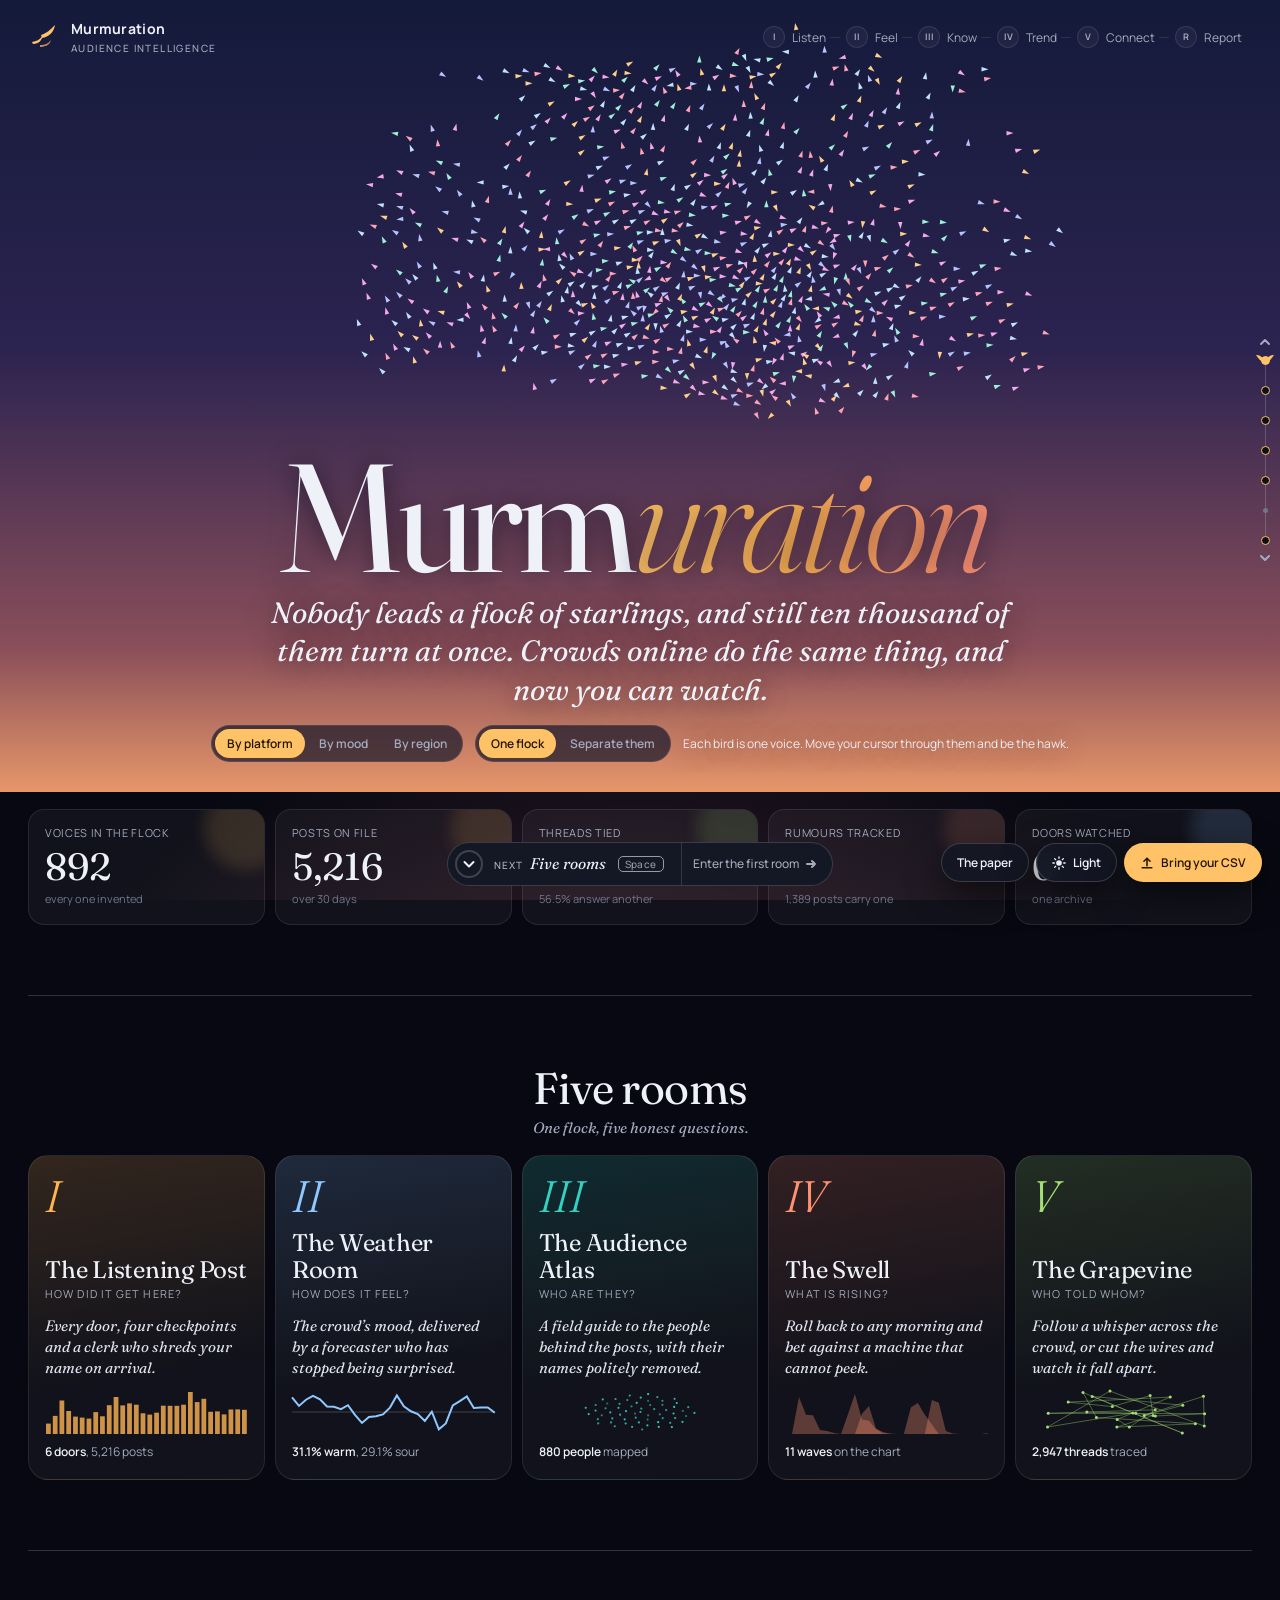
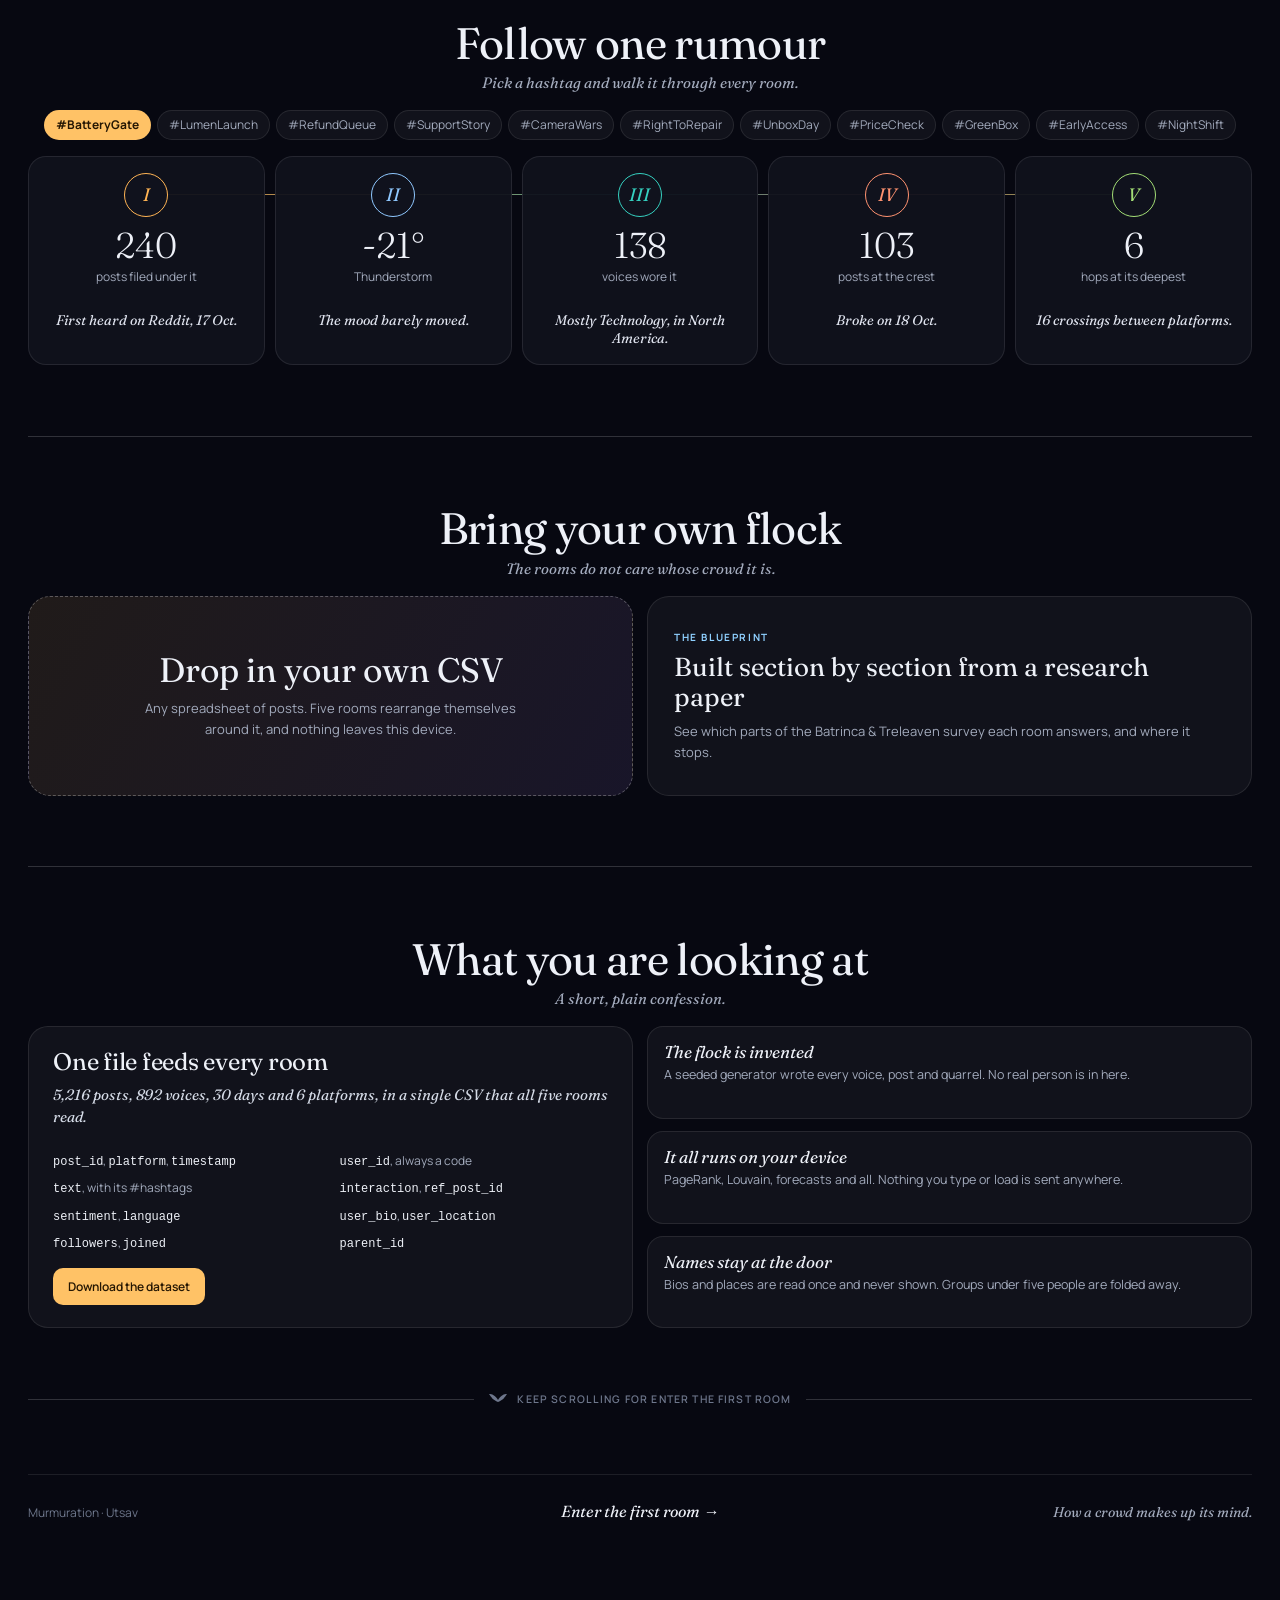
==== commit 3bcd000f: "Report builder, a measured mood model, and animation only between rooms The Report page writes up wh" ====
--- a/index.html
+++ b/index.html
@@ -105,6 +105,8 @@
   <script src="core/profiler.js"></script>
   <script src="core/kit.js"></script>
   <script src="data/audience_sample.js"></script>
+  <script src="core/senti_model.js"></script>
+  <script src="core/senti.js"></script>
   <script src="core/door.js"></script>
   <script src="core/loupe.js"></script>
   <script src="core/home.js"></script>
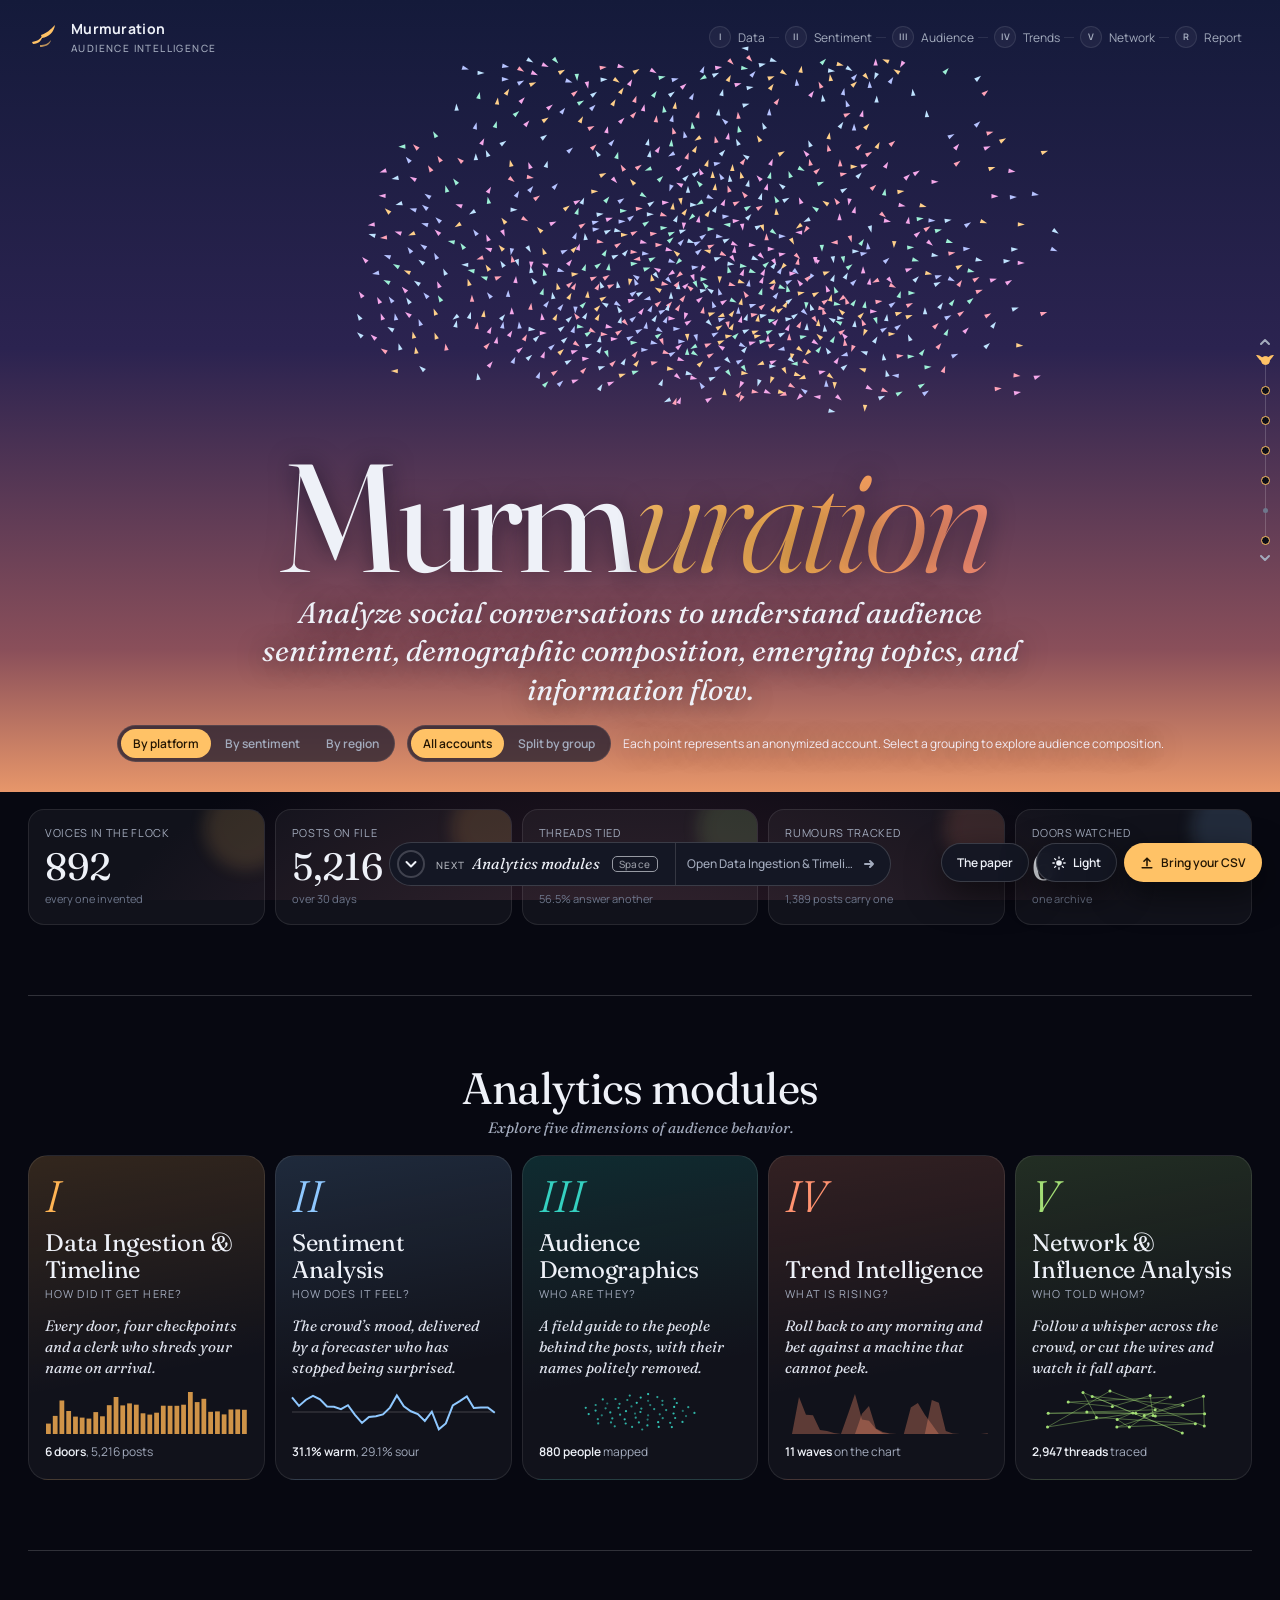
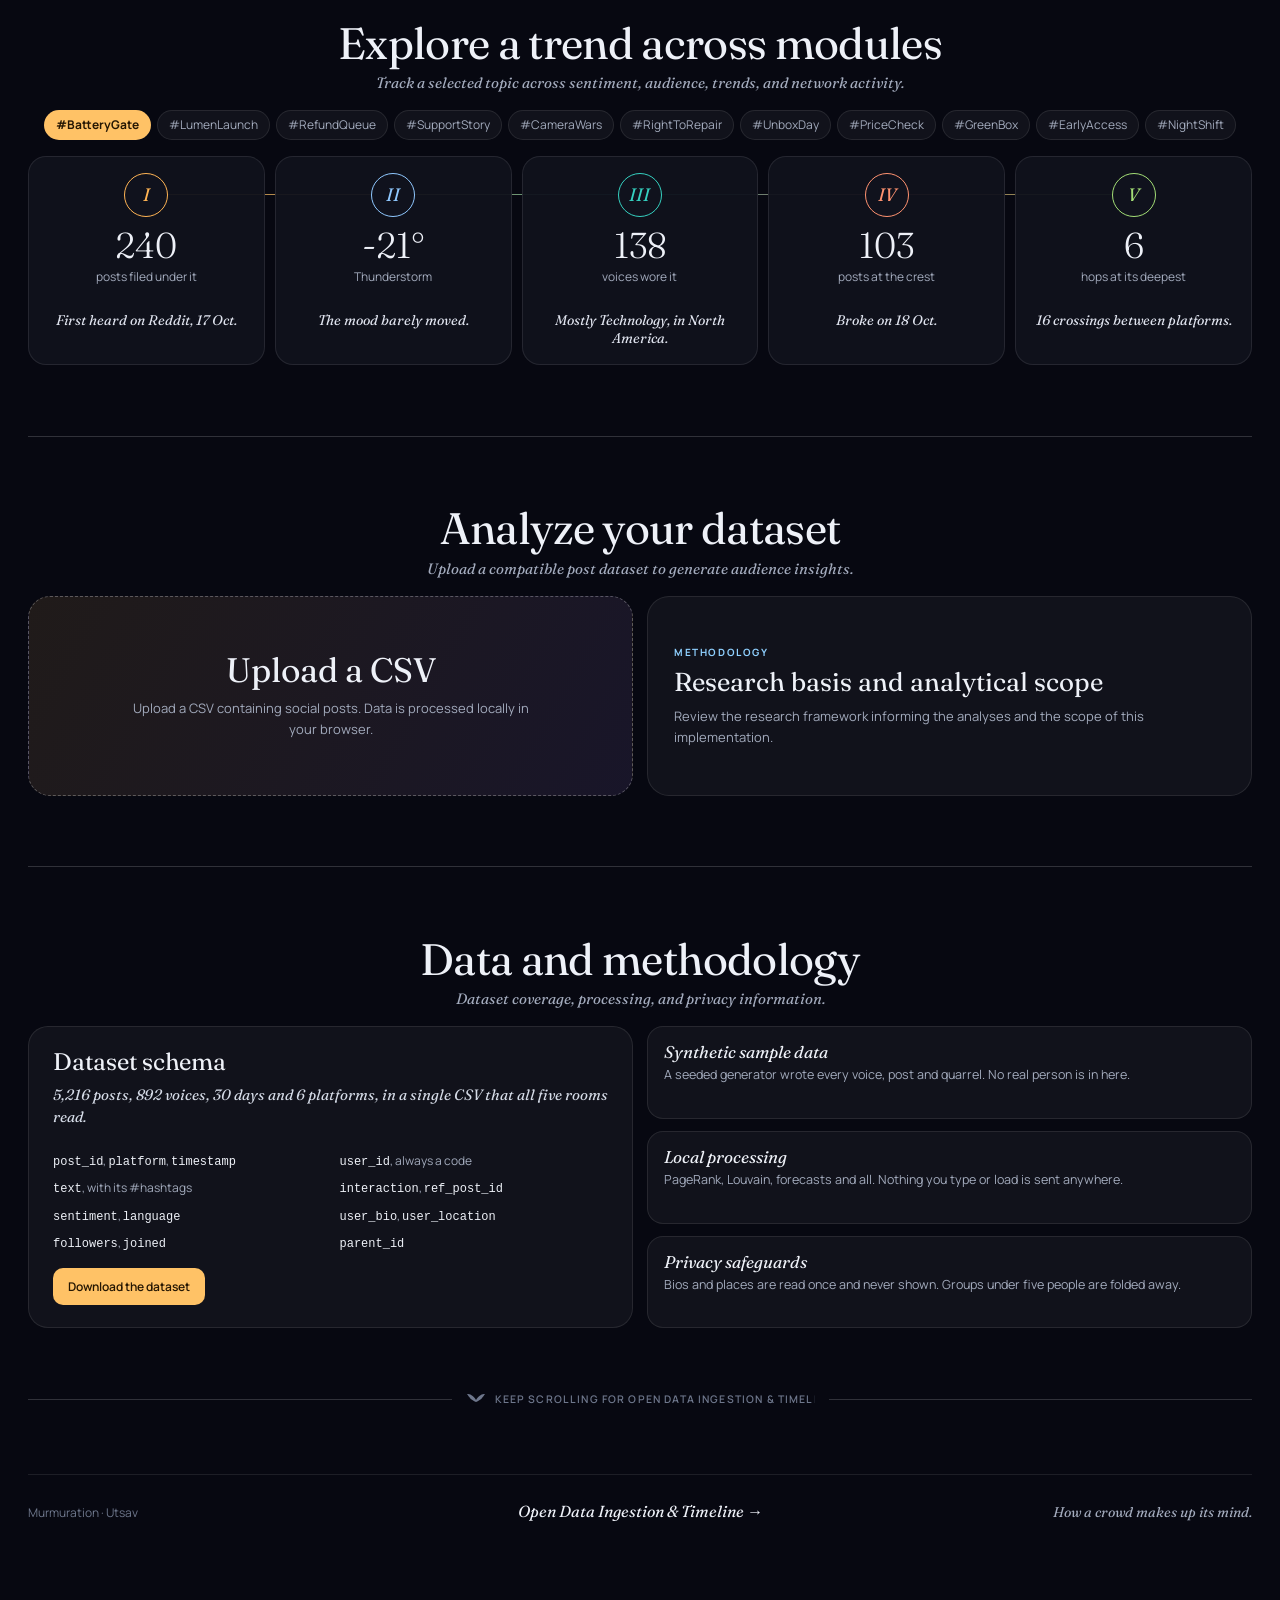
==== commit dc584909: "made cosmetic changes and just changed the language" ====
--- a/index.html
+++ b/index.html
@@ -4,7 +4,7 @@
   <meta charset="utf-8">
   <script src="core/theme.js"></script>
   <meta name="viewport" content="width=device-width, initial-scale=1">
-  <meta name="description" content="Murmuration: how a crowd makes up its mind. Five interactive rooms on who is talking, how they feel, what is rising and how word travels.">
+  <meta name="description" content="Murmuration provides social media audience intelligence across sentiment, demographics, trends, and network relationships.">
   <meta name="color-scheme" content="dark">
   <title>Murmuration</title>
   <link rel="icon" href="favicon.svg">
@@ -59,7 +59,7 @@
 </head>
 <body>
   <section class="sky-hero" aria-labelledby="title">
-    <canvas id="flock" role="img" aria-label="A flock of starlings, one bird for each anonymous voice in the data, wheeling across a dusk sky."></canvas>
+    <canvas id="flock" role="img" aria-label="Visualization of anonymized audience accounts, grouped by platform, sentiment, or region."></canvas>
     <div class="over"><div class="shell" style="display:flex;flex-direction:column;height:100%;width:100%">
       <header class="nav">
         <div class="brand"><svg viewBox="0 0 32 32" aria-hidden="true"><g fill="#ffc266"><path d="M4 21c6-1 8-3 11-7-1 5-4 9-10 9z"/><path d="M13 14c6-2 9-5 14-10-1 7-6 12-13 13z"/><path d="M12 24c5 0 8-1 11-5-1 5-6 7-11 7z" opacity=".7"/></g></svg><div>Murmuration<small>Audience intelligence</small></div></div>
@@ -67,40 +67,40 @@
       </header>
       <div class="hero-t">
         <h1 id="title">Murm<em>uration</em></h1>
-        <p>Nobody leads a flock of starlings, and still ten thousand of them turn at once. Crowds online do the same thing, and now you can watch.</p>
-        <div class="flock-bar"><div class="tabs" id="flock-by" style="background:#14162ab3"><button type="button" data-v="platform" aria-pressed="true">By platform</button><button type="button" data-v="mood" aria-pressed="false">By mood</button><button type="button" data-v="region" aria-pressed="false">By region</button></div><div class="tabs" id="flock-mode" style="background:#14162ab3"><button type="button" data-v="one" aria-pressed="true">One flock</button><button type="button" data-v="split" aria-pressed="false">Separate them</button></div><span id="flock-note">Each bird is one voice. Move your cursor through them and be the hawk.</span></div>
+        <p>Analyze social conversations to understand audience sentiment, demographic composition, emerging topics, and information flow.</p>
+        <div class="flock-bar"><div class="tabs" id="flock-by" style="background:#14162ab3"><button type="button" data-v="platform" aria-pressed="true">By platform</button><button type="button" data-v="mood" aria-pressed="false">By sentiment</button><button type="button" data-v="region" aria-pressed="false">By region</button></div><div class="tabs" id="flock-mode" style="background:#14162ab3"><button type="button" data-v="one" aria-pressed="true">All accounts</button><button type="button" data-v="split" aria-pressed="false">Split by group</button></div><span id="flock-note">Each point represents an anonymized account. Select a grouping to explore audience composition.</span></div>
       </div>
     </div></div>
   </section>
 
   <main class="shell" style="padding-top:0">
-    <section class="stats" aria-label="The flock in numbers" id="stats"></section>
+    <section class="stats" aria-label="Dataset overview" id="stats"></section>
 
-    <div class="section-head"><h2>Five rooms</h2><p>One flock, five honest questions.</p></div>
-    <section class="rooms" id="rooms" aria-label="The five chapters"></section>
+    <div class="section-head"><h2>Analytics modules</h2><p>Explore five dimensions of audience behavior.</p></div>
+    <section class="rooms" id="rooms" aria-label="Analytics modules"></section>
 
-    <div class="section-head"><h2>Follow one rumour</h2><p>Pick a hashtag and walk it through every room.</p></div>
+    <div class="section-head"><h2>Explore a trend across modules</h2><p>Track a selected topic across sentiment, audience, trends, and network activity.</p></div>
     <div class="chips" id="trail-tags" role="group" aria-label="Pick a trend"></div>
     <section class="trail" id="trail" aria-label="One trend across five chapters"></section>
 
-    <div class="section-head"><h2>Bring your own flock</h2><p>The rooms do not care whose crowd it is.</p></div>
-    <section class="byo"><button type="button" class="byo-drop" data-door="drop"><b>Drop in your own CSV</b><span>Any spreadsheet of posts. Five rooms rearrange themselves around it, and nothing leaves this device.</span></button><a class="byo-paper" href="blueprint/index.html"><small>The blueprint</small><b>Built section by section from a research paper</b><span>See which parts of the Batrinca &amp; Treleaven survey each room answers, and where it stops.</span></a></section>
+    <div class="section-head"><h2>Analyze your dataset</h2><p>Upload a compatible post dataset to generate audience insights.</p></div>
+    <section class="byo"><button type="button" class="byo-drop" data-door="drop"><b>Upload a CSV</b><span>Upload a CSV containing social posts. Data is processed locally in your browser.</span></button><a class="byo-paper" href="blueprint/index.html"><small>Methodology</small><b>Research basis and analytical scope</b><span>Review the research framework informing the analyses and the scope of this implementation.</span></a></section>
 
-    <div class="section-head"><h2>What you are looking at</h2><p>A short, plain confession.</p></div>
+    <div class="section-head"><h2>Data and methodology</h2><p>Dataset coverage, processing, and privacy information.</p></div>
     <section class="glance">
       <div class="glass plate">
-        <h3>One file feeds every room</h3>
+        <h3>Dataset schema</h3>
         <p class="cap" id="data-line"></p>
         <div class="cols"><span><code>post_id</code>, <code>platform</code>, <code>timestamp</code></span><span><code>user_id</code>, always a code</span><span><code>text</code>, with its #hashtags</span><span><code>interaction</code>, <code>ref_post_id</code></span><span><code>sentiment</code>, <code>language</code></span><span><code>user_bio</code>, <code>user_location</code></span><span><code>followers</code>, <code>joined</code></span><span><code>parent_id</code></span></div>
         <div class="ctas" style="margin-top:auto"><a class="btn go" href="data/audience_sample.csv" download="audience_sample.csv">Download the dataset</a></div>
       </div>
       <div class="caveats" style="grid-template-columns:1fr;margin:0">
-        <div class="caveat" data-sample="1"><b>The flock is invented</b>A seeded generator wrote every voice, post and quarrel. No real person is in here.</div>
-        <div class="caveat"><b>It all runs on your device</b>PageRank, Louvain, forecasts and all. Nothing you type or load is sent anywhere.</div>
-        <div class="caveat"><b>Names stay at the door</b>Bios and places are read once and never shown. Groups under five people are folded away.</div>
+        <div class="caveat" data-sample="1"><b>Synthetic sample data</b>A seeded generator wrote every voice, post and quarrel. No real person is in here.</div>
+        <div class="caveat"><b>Local processing</b>PageRank, Louvain, forecasts and all. Nothing you type or load is sent anywhere.</div>
+        <div class="caveat"><b>Privacy safeguards</b>Bios and places are read once and never shown. Groups under five people are folded away.</div>
       </div>
     </section>
-    <footer><span>Murmuration &middot; Utsav</span><a class="nx" href="listen/index.html">Enter the first room &rarr;</a><em>How a crowd makes up its mind.</em></footer>
+    <footer><span>Murmuration &middot; Utsav</span><a class="nx" href="listen/index.html">Open Data Ingestion &amp; Timeline &rarr;</a><em>How a crowd makes up its mind.</em></footer>
   </main>
   <script src="core/profiler.js"></script>
   <script src="core/kit.js"></script>
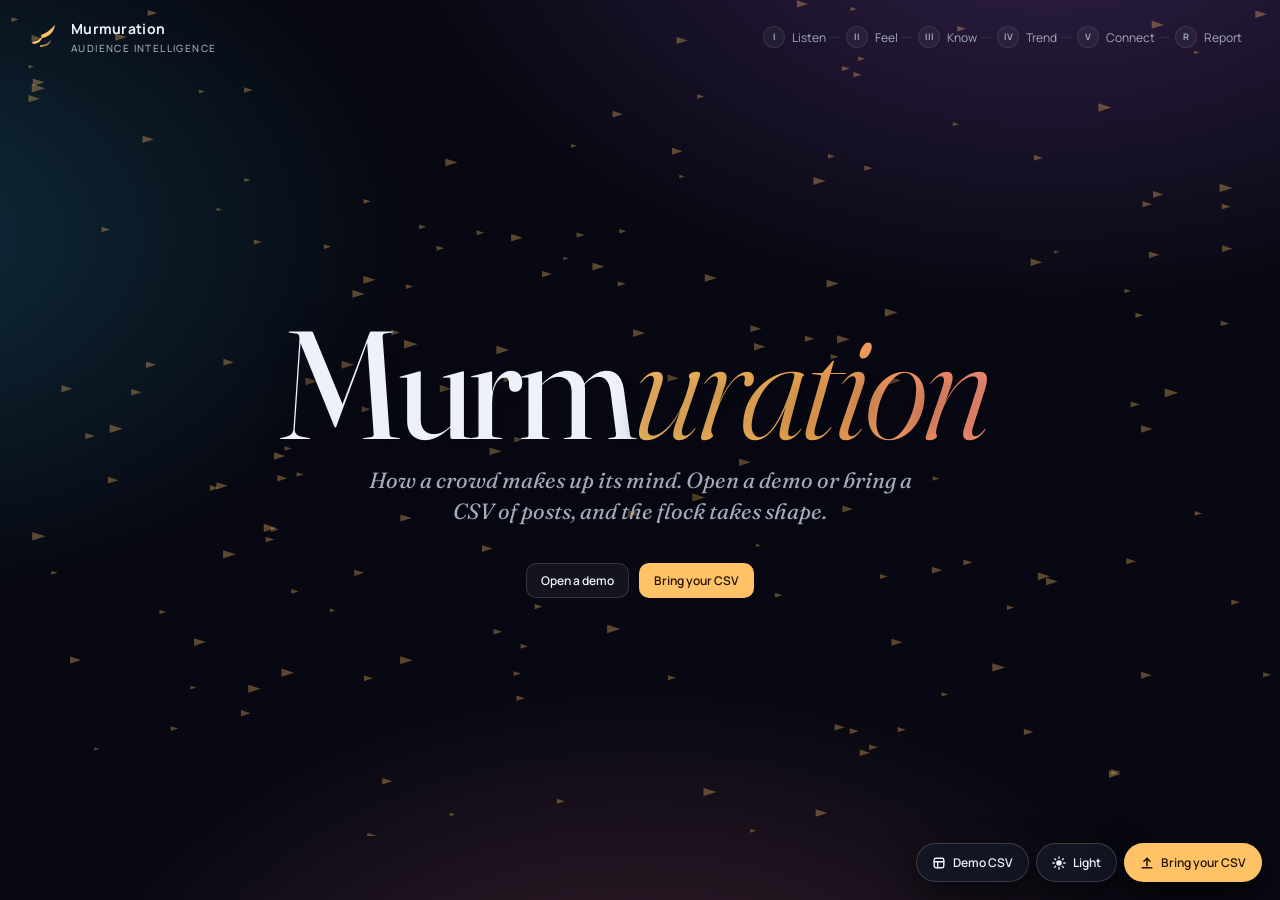
==== commit d5f9c91c: "Empty start with demo datasets, Hugging Face sentiment, flat light theme Pages open empty; the Demo " ====
--- a/index.html
+++ b/index.html
@@ -4,7 +4,7 @@
   <meta charset="utf-8">
   <script src="core/theme.js"></script>
   <meta name="viewport" content="width=device-width, initial-scale=1">
-  <meta name="description" content="Murmuration provides social media audience intelligence across sentiment, demographics, trends, and network relationships.">
+  <meta name="description" content="Murmuration: how a crowd makes up its mind. Five interactive rooms on who is talking, how they feel, what is rising and how word travels.">
   <meta name="color-scheme" content="dark">
   <title>Murmuration</title>
   <link rel="icon" href="favicon.svg">
@@ -59,7 +59,7 @@
 </head>
 <body>
   <section class="sky-hero" aria-labelledby="title">
-    <canvas id="flock" role="img" aria-label="Visualization of anonymized audience accounts, grouped by platform, sentiment, or region."></canvas>
+    <canvas id="flock" role="img" aria-label="A flock of starlings, one bird for each anonymous voice in the data, wheeling across a dusk sky."></canvas>
     <div class="over"><div class="shell" style="display:flex;flex-direction:column;height:100%;width:100%">
       <header class="nav">
         <div class="brand"><svg viewBox="0 0 32 32" aria-hidden="true"><g fill="#ffc266"><path d="M4 21c6-1 8-3 11-7-1 5-4 9-10 9z"/><path d="M13 14c6-2 9-5 14-10-1 7-6 12-13 13z"/><path d="M12 24c5 0 8-1 11-5-1 5-6 7-11 7z" opacity=".7"/></g></svg><div>Murmuration<small>Audience intelligence</small></div></div>
@@ -67,46 +67,46 @@
       </header>
       <div class="hero-t">
         <h1 id="title">Murm<em>uration</em></h1>
-        <p>Analyze social conversations to understand audience sentiment, demographic composition, emerging topics, and information flow.</p>
-        <div class="flock-bar"><div class="tabs" id="flock-by" style="background:#14162ab3"><button type="button" data-v="platform" aria-pressed="true">By platform</button><button type="button" data-v="mood" aria-pressed="false">By sentiment</button><button type="button" data-v="region" aria-pressed="false">By region</button></div><div class="tabs" id="flock-mode" style="background:#14162ab3"><button type="button" data-v="one" aria-pressed="true">All accounts</button><button type="button" data-v="split" aria-pressed="false">Split by group</button></div><span id="flock-note">Each point represents an anonymized account. Select a grouping to explore audience composition.</span></div>
+        <p>Nobody leads a flock of starlings, and still ten thousand of them turn at once. Crowds online do the same thing, and now you can watch.</p>
+        <div class="flock-bar"><div class="tabs" id="flock-by" style="background:#14162ab3"><button type="button" data-v="platform" aria-pressed="true">By platform</button><button type="button" data-v="mood" aria-pressed="false">By mood</button><button type="button" data-v="region" aria-pressed="false">By region</button></div><div class="tabs" id="flock-mode" style="background:#14162ab3"><button type="button" data-v="one" aria-pressed="true">One flock</button><button type="button" data-v="split" aria-pressed="false">Separate them</button></div><span id="flock-note">Each bird is one voice. Move your cursor through them and be the hawk.</span></div>
       </div>
     </div></div>
   </section>
 
   <main class="shell" style="padding-top:0">
-    <section class="stats" aria-label="Dataset overview" id="stats"></section>
+    <section class="stats" aria-label="The flock in numbers" id="stats"></section>
 
-    <div class="section-head"><h2>Analytics modules</h2><p>Explore five dimensions of audience behavior.</p></div>
-    <section class="rooms" id="rooms" aria-label="Analytics modules"></section>
+    <div class="section-head"><h2>Five rooms</h2><p>One flock, five honest questions.</p></div>
+    <section class="rooms" id="rooms" aria-label="The five chapters"></section>
 
-    <div class="section-head"><h2>Explore a trend across modules</h2><p>Track a selected topic across sentiment, audience, trends, and network activity.</p></div>
+    <div class="section-head"><h2>Follow one rumour</h2><p>Pick a hashtag and walk it through every room.</p></div>
     <div class="chips" id="trail-tags" role="group" aria-label="Pick a trend"></div>
     <section class="trail" id="trail" aria-label="One trend across five chapters"></section>
 
-    <div class="section-head"><h2>Analyze your dataset</h2><p>Upload a compatible post dataset to generate audience insights.</p></div>
-    <section class="byo"><button type="button" class="byo-drop" data-door="drop"><b>Upload a CSV</b><span>Upload a CSV containing social posts. Data is processed locally in your browser.</span></button><a class="byo-paper" href="blueprint/index.html"><small>Methodology</small><b>Research basis and analytical scope</b><span>Review the research framework informing the analyses and the scope of this implementation.</span></a></section>
+    <div class="section-head"><h2>Bring your own flock</h2><p>The rooms do not care whose crowd it is.</p></div>
+    <section class="byo"><button type="button" class="byo-drop" data-door="drop"><b>Drop in your own CSV</b><span>Any spreadsheet of posts. Five rooms rearrange themselves around it, and nothing leaves this device.</span></button><button type="button" class="byo-paper" data-demo="1"><b>Open another demo</b><span>Five real moments, from a car brand&rsquo;s rebrand to an IPO. Every post in them is invented.</span></button></section>
 
-    <div class="section-head"><h2>Data and methodology</h2><p>Dataset coverage, processing, and privacy information.</p></div>
+    <div class="section-head"><h2>What you are looking at</h2><p>A short, plain confession.</p></div>
     <section class="glance">
       <div class="glass plate">
-        <h3>Dataset schema</h3>
+        <h3>One file feeds every room</h3>
         <p class="cap" id="data-line"></p>
         <div class="cols"><span><code>post_id</code>, <code>platform</code>, <code>timestamp</code></span><span><code>user_id</code>, always a code</span><span><code>text</code>, with its #hashtags</span><span><code>interaction</code>, <code>ref_post_id</code></span><span><code>sentiment</code>, <code>language</code></span><span><code>user_bio</code>, <code>user_location</code></span><span><code>followers</code>, <code>joined</code></span><span><code>parent_id</code></span></div>
         <div class="ctas" style="margin-top:auto"><a class="btn go" href="data/audience_sample.csv" download="audience_sample.csv">Download the dataset</a></div>
       </div>
       <div class="caveats" style="grid-template-columns:1fr;margin:0">
-        <div class="caveat" data-sample="1"><b>Synthetic sample data</b>A seeded generator wrote every voice, post and quarrel. No real person is in here.</div>
-        <div class="caveat"><b>Local processing</b>PageRank, Louvain, forecasts and all. Nothing you type or load is sent anywhere.</div>
-        <div class="caveat"><b>Privacy safeguards</b>Bios and places are read once and never shown. Groups under five people are folded away.</div>
+        <div class="caveat" data-sample="1"><b>The flock is invented</b>A seeded generator wrote every voice, post and quarrel. No real person is in here.</div>
+        <div class="caveat"><b>It all runs on your device</b>PageRank, Louvain, forecasts and all. Nothing you type or load is sent anywhere.</div>
+        <div class="caveat"><b>Names stay at the door</b>Bios and places are read once and never shown. Groups under five people are folded away.</div>
       </div>
     </section>
-    <footer><span>Murmuration &middot; Utsav</span><a class="nx" href="listen/index.html">Open Data Ingestion &amp; Timeline &rarr;</a><em>How a crowd makes up its mind.</em></footer>
+    <footer><span>Murmuration &middot; Utsav</span><a class="nx" href="listen/index.html">Enter the first room &rarr;</a><em>How a crowd makes up its mind.</em></footer>
   </main>
   <script src="core/profiler.js"></script>
   <script src="core/kit.js"></script>
-  <script src="data/audience_sample.js"></script>
   <script src="core/senti_model.js"></script>
   <script src="core/senti.js"></script>
+  <script src="core/hub.js"></script>
   <script src="core/door.js"></script>
   <script src="core/loupe.js"></script>
   <script src="core/home.js"></script>
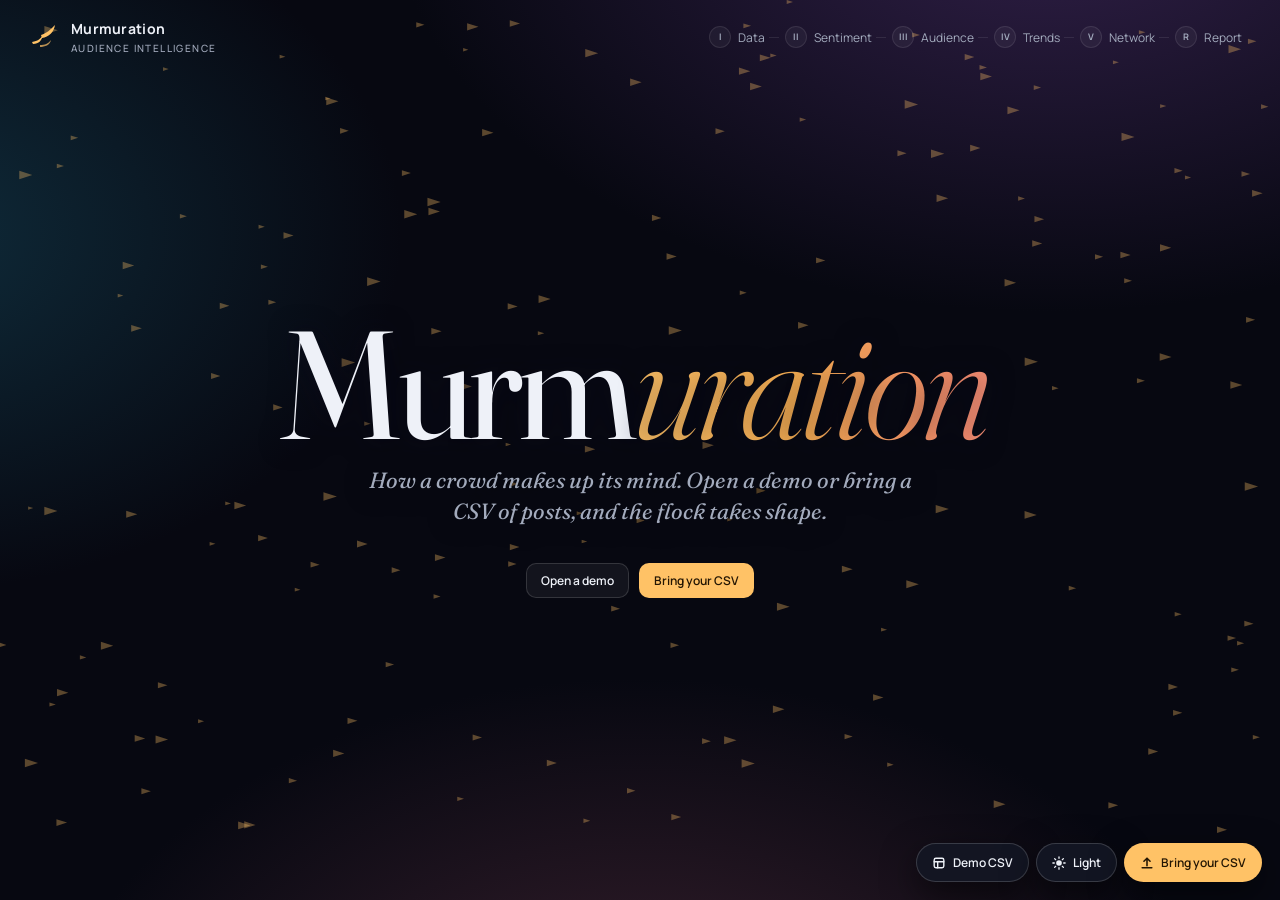
==== commit 53eba978: "Merge Prakhar's wording changes with the demo and Hugging Face work Keeps his room names and copy, k" ====
--- a/index.html
+++ b/index.html
@@ -4,7 +4,7 @@
   <meta charset="utf-8">
   <script src="core/theme.js"></script>
   <meta name="viewport" content="width=device-width, initial-scale=1">
-  <meta name="description" content="Murmuration: how a crowd makes up its mind. Five interactive rooms on who is talking, how they feel, what is rising and how word travels.">
+  <meta name="description" content="Murmuration provides social media audience intelligence across sentiment, demographics, trends, and network relationships.">
   <meta name="color-scheme" content="dark">
   <title>Murmuration</title>
   <link rel="icon" href="favicon.svg">
@@ -59,7 +59,7 @@
 </head>
 <body>
   <section class="sky-hero" aria-labelledby="title">
-    <canvas id="flock" role="img" aria-label="A flock of starlings, one bird for each anonymous voice in the data, wheeling across a dusk sky."></canvas>
+    <canvas id="flock" role="img" aria-label="Visualization of anonymized audience accounts, grouped by platform, sentiment, or region."></canvas>
     <div class="over"><div class="shell" style="display:flex;flex-direction:column;height:100%;width:100%">
       <header class="nav">
         <div class="brand"><svg viewBox="0 0 32 32" aria-hidden="true"><g fill="#ffc266"><path d="M4 21c6-1 8-3 11-7-1 5-4 9-10 9z"/><path d="M13 14c6-2 9-5 14-10-1 7-6 12-13 13z"/><path d="M12 24c5 0 8-1 11-5-1 5-6 7-11 7z" opacity=".7"/></g></svg><div>Murmuration<small>Audience intelligence</small></div></div>
@@ -67,40 +67,40 @@
       </header>
       <div class="hero-t">
         <h1 id="title">Murm<em>uration</em></h1>
-        <p>Nobody leads a flock of starlings, and still ten thousand of them turn at once. Crowds online do the same thing, and now you can watch.</p>
-        <div class="flock-bar"><div class="tabs" id="flock-by" style="background:#14162ab3"><button type="button" data-v="platform" aria-pressed="true">By platform</button><button type="button" data-v="mood" aria-pressed="false">By mood</button><button type="button" data-v="region" aria-pressed="false">By region</button></div><div class="tabs" id="flock-mode" style="background:#14162ab3"><button type="button" data-v="one" aria-pressed="true">One flock</button><button type="button" data-v="split" aria-pressed="false">Separate them</button></div><span id="flock-note">Each bird is one voice. Move your cursor through them and be the hawk.</span></div>
+        <p>Analyze social conversations to understand audience sentiment, demographic composition, emerging topics, and information flow.</p>
+        <div class="flock-bar"><div class="tabs" id="flock-by" style="background:#14162ab3"><button type="button" data-v="platform" aria-pressed="true">By platform</button><button type="button" data-v="mood" aria-pressed="false">By sentiment</button><button type="button" data-v="region" aria-pressed="false">By region</button></div><div class="tabs" id="flock-mode" style="background:#14162ab3"><button type="button" data-v="one" aria-pressed="true">All accounts</button><button type="button" data-v="split" aria-pressed="false">Split by group</button></div><span id="flock-note">Each point represents an anonymized account. Select a grouping to explore audience composition.</span></div>
       </div>
     </div></div>
   </section>
 
   <main class="shell" style="padding-top:0">
-    <section class="stats" aria-label="The flock in numbers" id="stats"></section>
+    <section class="stats" aria-label="Dataset overview" id="stats"></section>
 
-    <div class="section-head"><h2>Five rooms</h2><p>One flock, five honest questions.</p></div>
-    <section class="rooms" id="rooms" aria-label="The five chapters"></section>
+    <div class="section-head"><h2>Analytics modules</h2><p>Explore five dimensions of audience behavior.</p></div>
+    <section class="rooms" id="rooms" aria-label="Analytics modules"></section>
 
-    <div class="section-head"><h2>Follow one rumour</h2><p>Pick a hashtag and walk it through every room.</p></div>
+    <div class="section-head"><h2>Explore a trend across modules</h2><p>Track a selected topic across sentiment, audience, trends, and network activity.</p></div>
     <div class="chips" id="trail-tags" role="group" aria-label="Pick a trend"></div>
     <section class="trail" id="trail" aria-label="One trend across five chapters"></section>
 
-    <div class="section-head"><h2>Bring your own flock</h2><p>The rooms do not care whose crowd it is.</p></div>
-    <section class="byo"><button type="button" class="byo-drop" data-door="drop"><b>Drop in your own CSV</b><span>Any spreadsheet of posts. Five rooms rearrange themselves around it, and nothing leaves this device.</span></button><button type="button" class="byo-paper" data-demo="1"><b>Open another demo</b><span>Five real moments, from a car brand&rsquo;s rebrand to an IPO. Every post in them is invented.</span></button></section>
+    <div class="section-head"><h2>Analyze your dataset</h2><p>Upload a compatible post dataset to generate audience insights.</p></div>
+    <section class="byo"><button type="button" class="byo-drop" data-door="drop"><b>Upload a CSV</b><span>Upload a CSV containing social posts. Data is processed locally in your browser.</span></button><button type="button" class="byo-paper" data-demo="1"><small>Demo data</small><b>Load a demo dataset</b><span>Five real brand moments, from a rebrand to an IPO. Every post in them is invented.</span></button></section>
 
-    <div class="section-head"><h2>What you are looking at</h2><p>A short, plain confession.</p></div>
+    <div class="section-head"><h2>Data and methodology</h2><p>Dataset coverage, processing, and privacy information.</p></div>
     <section class="glance">
       <div class="glass plate">
-        <h3>One file feeds every room</h3>
+        <h3>Dataset schema</h3>
         <p class="cap" id="data-line"></p>
         <div class="cols"><span><code>post_id</code>, <code>platform</code>, <code>timestamp</code></span><span><code>user_id</code>, always a code</span><span><code>text</code>, with its #hashtags</span><span><code>interaction</code>, <code>ref_post_id</code></span><span><code>sentiment</code>, <code>language</code></span><span><code>user_bio</code>, <code>user_location</code></span><span><code>followers</code>, <code>joined</code></span><span><code>parent_id</code></span></div>
         <div class="ctas" style="margin-top:auto"><a class="btn go" href="data/audience_sample.csv" download="audience_sample.csv">Download the dataset</a></div>
       </div>
       <div class="caveats" style="grid-template-columns:1fr;margin:0">
-        <div class="caveat" data-sample="1"><b>The flock is invented</b>A seeded generator wrote every voice, post and quarrel. No real person is in here.</div>
-        <div class="caveat"><b>It all runs on your device</b>PageRank, Louvain, forecasts and all. Nothing you type or load is sent anywhere.</div>
-        <div class="caveat"><b>Names stay at the door</b>Bios and places are read once and never shown. Groups under five people are folded away.</div>
+        <div class="caveat" data-sample="1"><b>Synthetic sample data</b>A seeded generator wrote every voice, post and quarrel. No real person is in here.</div>
+        <div class="caveat"><b>Local processing</b>PageRank, Louvain, forecasts and all. Nothing you type or load is sent anywhere.</div>
+        <div class="caveat"><b>Privacy safeguards</b>Bios and places are read once and never shown. Groups under five people are folded away.</div>
       </div>
     </section>
-    <footer><span>Murmuration &middot; Utsav</span><a class="nx" href="listen/index.html">Enter the first room &rarr;</a><em>How a crowd makes up its mind.</em></footer>
+    <footer><span>Murmuration &middot; Utsav</span><a class="nx" href="listen/index.html">Open Data Ingestion &amp; Timeline &rarr;</a><em>How a crowd makes up its mind.</em></footer>
   </main>
   <script src="core/profiler.js"></script>
   <script src="core/kit.js"></script>
